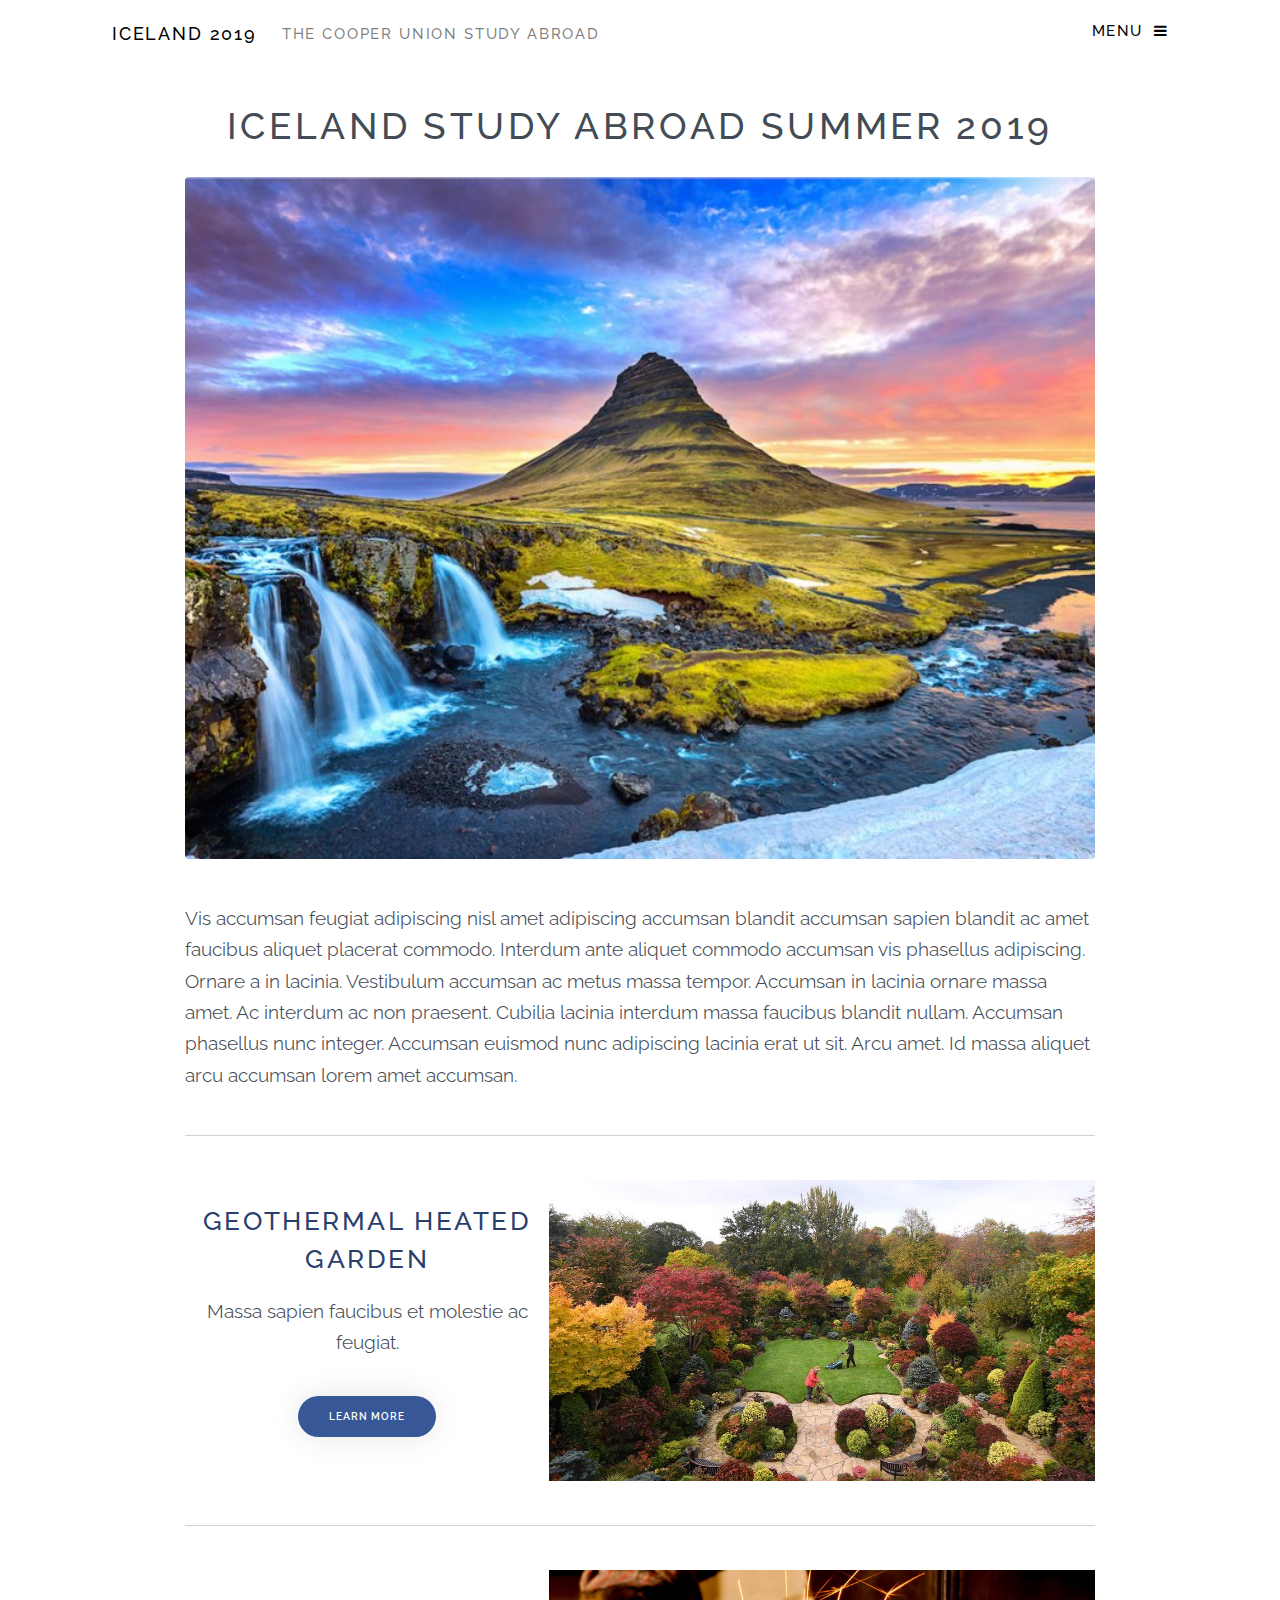
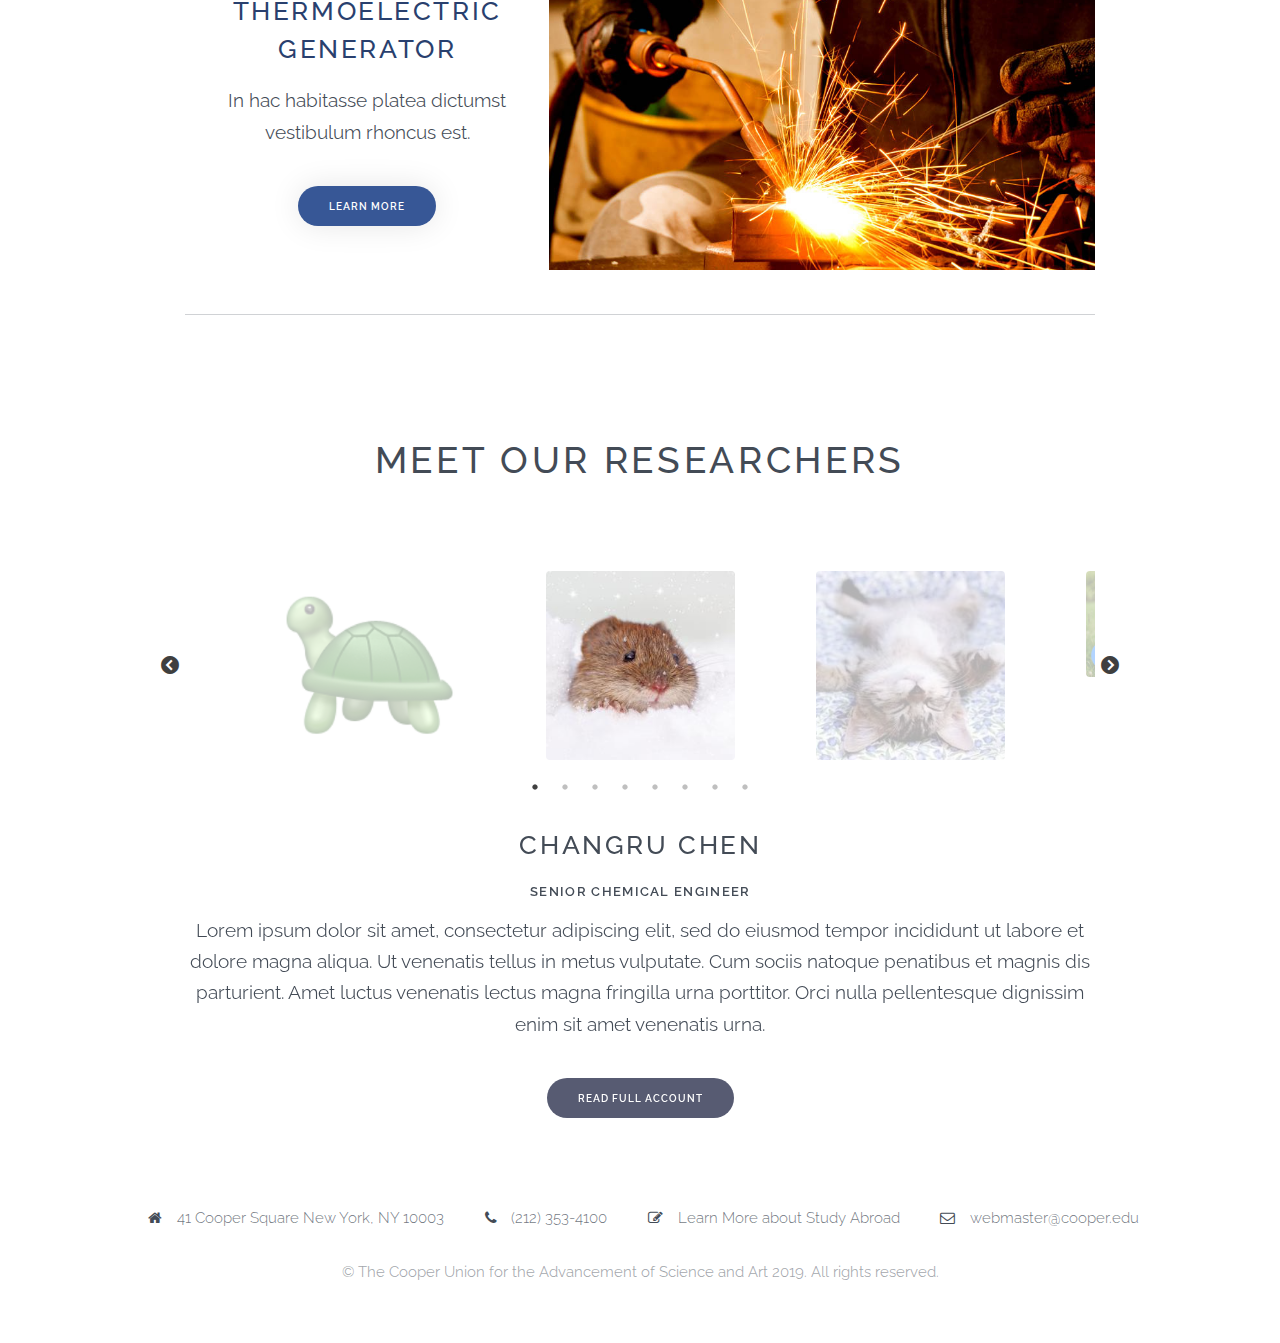
==== index.html @ 9ebd3e3d "set up skeleton cultural accounts" ====
<!DOCTYPE HTML>
<!--
	Altitude by Pixelarity
	pixelarity.com | hello@pixelarity.com
	License: pixelarity.com/license

	Properly credit all of authors on their own work
-->

<html>
	<head>
		<title>Iceland Study Abroad Summer 2019</title>
		<meta charset="utf-8" />
		<meta name="viewport" content="width=device-width, initial-scale=1, user-scalable=no" />
		<link rel="stylesheet" href="assets/css/main.css" />
		<link rel="stylesheet" type="text/css" href="assets/slick/slick.css"/>
		<link rel="stylesheet" type="text/css" href="assets/slick/slick-theme.css"/>
		<link rel="shortcut icon" href="../images/favicon.ico" type="image/x-icon">
	</head>
	<body class="is-preload">

		<!-- Page Wrapper -->
			<div id="page-wrapper">

				<!-- Wrapper -->
					<div class="wrapper">
						<div class="inner">

							<!-- Header -->
								<header id="header">
									<a href="index.html" class="logo">Iceland 2019 <span>The Cooper Union Study Abroad</span></a>
									<nav>
										<ul>
											<li><a href="#menu">Menu</a></li>
										</ul>
									</nav>
								</header>

							<!-- Nav -->
								<nav id="menu">
									<ul class="links">
										<li><a href="index.html">Home</a></li>
										<li><a href="generic.html">Generic</a></li>
										<li><a href="elements.html">Elements</a></li>
									</ul>
									<ul class="actions stacked">
										<li><a href="#footer" class="button primary fit">Sign Up</a></li>
										<li><a href="#" class="button fit">Log In</a></li>
									</ul>
								</nav>

						</div>
					</div>

				<!-- Wrapper -->
					<div class="wrapper">
						<div class="inner">

							<!-- Main -->
								<section class="main">

									<header class="major">
										<h1>Iceland Study Abroad Summer 2019</h1>
									</header>

									<a href="#" class="image main"><img src="images/iceland_example.jpg" alt="" /></a>
									<p>Vis accumsan feugiat adipiscing nisl amet adipiscing accumsan blandit accumsan sapien blandit ac amet faucibus aliquet placerat commodo. Interdum ante aliquet commodo accumsan vis phasellus adipiscing. Ornare a in lacinia. Vestibulum accumsan ac metus massa tempor. Accumsan in lacinia ornare massa amet. Ac interdum ac non praesent. Cubilia lacinia interdum massa faucibus blandit nullam. Accumsan phasellus nunc integer. Accumsan euismod nunc adipiscing lacinia erat ut sit. Arcu amet. Id massa aliquet arcu accumsan lorem amet accumsan.</p>

									<hr />

									<section class="banner">
									<div class="items">
										<section class="accent2">
											<h1><font color="#29406e">Geothermal Heated Garden</font></h1>
											<p>Massa sapien faucibus et molestie ac feugiat.</p>
											<ul class="actions special">
												<li><a href="garden.html" class="button primary">Learn More</a></li>
											</ul>
										</section>
									</div>
									<div class="slider">
										<article>
											<img src="images/garden01.jpg" alt="" data-position="center" />
										</article>
										<article>
											<img src="images/garden02.jpg" alt="" data-position="center" />
										</article>
										<article>
											<img src="images/garden03.jpg" alt="" data-position="center" />
										</article>
									</div>
								</section>

								<hr />

								<section class="banner">
									<div class="items">
										<section class="accent2">
											<h1><font color="#29406e">Thermoelectric Generator</font></h1>
											<p>In hac habitasse platea dictumst vestibulum rhoncus est.</p>
											<ul class="actions special">
												<li><a href="garden.html" class="button primary">Learn More</a></li>
											</ul>
										</section>
									</div>
									<div class="slider">
										<article>
											<img src="images/thermo01.jpg" alt="" data-position="center" />
										</article>
										<article>
											<img src="images/thermo02.jpg" alt="" data-position="center" />
										</article>
										<article>
											<img src="images/thermo03.jpg" alt="" data-position="center" />
										</article>
									</div>
								</section>

									<hr />
								</section>

								<!-- Section -->
								<!-- Images must all be 4x6 landscape -->


								<section class="main">
									<h1><center>Meet Our Researchers</center></h1>
									<br>
									<br>
									<div class="slider-nav">
										<div><center><span class="image fit"><img class="resize"src="images/changru.jpg" alt="" /></span></center></div>
										<div><center><span class="image fit"><img class="resize"src="images/jessica.jpg" alt="" /></span></center></div>
										<div><center><span class="image fit"><img class="resize"src="images/rebecca.jpg" alt="" /></span></center></div>
										<div><center><span class="image fit"><img class="resize"src="images/julius.jpeg" alt="" /></span></center></div>
										<div><center><span class="image fit"><img class="resize"src="images/mark.png" alt="" /></span></center></div>
										<div><center><span class="image fit"><img class="resize"src="images/chris.png" alt="" /></span></center></div>
										<div><center><span class="image fit"><img class="resize"src="images/andrew.png" alt="" /></span></center></div>
										<div><center><span class="image fit"><img class="resize"src="images/jesse.png" alt="" /></span></center></div>
									</div>
									<div class="slider-for">
										<div>
											<center>
												<br />
												<h2>Changru Chen</h2>
												<h4>Senior Chemical Engineer</h4>
												<p>Lorem ipsum dolor sit amet, consectetur adipiscing elit, sed do eiusmod tempor incididunt ut labore et dolore magna aliqua. Ut venenatis tellus in metus vulputate. Cum sociis natoque penatibus et magnis dis parturient. Amet luctus venenatis lectus magna fringilla urna porttitor. Orci nulla pellentesque dignissim enim sit amet venenatis urna.
												</p>
												<!-- Link Changru Account -->
												<a href="" target="_blank" class="button primary">Read full account</a>
											</center>
										</div>
										<div>
											<center>
												<br />
												<h2>Jessica Chu</h2>
												<h4>Sophomore Chemical Engineer</h4>
												<p>Amet nisl purus in mollis. Pretium viverra suspendisse potenti nullam ac tortor vitae. Elit duis tristique sollicitudin nibh sit amet. Nibh sed pulvinar proin gravida hendrerit lectus. Est velit egestas dui id ornare.
												</p>
												<!-- Link Jessica Account -->
												<a href="" target="_blank" class="button primary">Read full account</a>
											</center>
										</div>
										<div>
											<center>
												<br />
												<h2>Rebecca Gartenberg</h2>
												<h4>Junior Electrical Engineer</h4>
												<p>Tempor orci eu lobortis elementum nibh tellus molestie nunc. Risus nec feugiat in fermentum. Non quam lacus suspendisse faucibus interdum posuere lorem ipsum dolor. Hendrerit dolor magna eget est lorem ipsum dolor sit amet. Scelerisque mauris pellentesque pulvinar pellentesque habitant morbi tristique senectus et.
												</p>
												<!-- Link Rebecca Account : Hates Cats -->
												<a href="" target="_blank" class="button primary">Read full account</a>
											</center>
										</div>
										<div>
											<center>
												<br />
												<h2>Julius Freyra</h2>
												<h4>Junior Civil Engineer</h4>
												<p>Ipsum faucibus vitae aliquet nec ullamcorper sit amet. Gravida dictum fusce ut placerat orci nulla pellentesque dignissim enim. Orci sagittis eu volutpat odio facilisis mauris sit amet. Fermentum odio eu feugiat pretium nibh ipsum. Quis viverra nibh cras pulvinar.
												</p>
												<!-- Link Julius Account -->
												<a href="" target="_blank" class="button primary">Read full account</a>
											</center>
										</div>
										<div>
											<center>
												<br />
												<h2>Mark Koszykowski</h2>
												<h4>Sophomore Electrical Engineer</h4>
												<p>Gravida rutrum quisque non tellus. Quam adipiscing vitae proin sagittis nisl rhoncus mattis rhoncus. Magna fringilla urna porttitor rhoncus dolor purus non enim praesent. Suscipit tellus mauris a diam maecenas sed enim ut sem. Id aliquet lectus proin nibh nisl condimentum id venenatis a.
												</p>
												<!-- Link Mark Account -->
												<a href="" target="_blank" class="button primary">Read full account</a>
											</center>
										</div>
										<div>
											<center>
												<br />
												<h2>Chris Mignano</h2>
												<h4>Junior Mechanical Engineer</h4>
												<p>Quam pellentesque nec nam aliquam sem et. Nulla facilisi cras fermentum odio eu feugiat pretium nibh. Fermentum leo vel orci porta non pulvinar. Fringilla urna porttitor rhoncus dolor purus non enim praesent. Odio eu feugiat pretium nibh.
												</p>
												<!-- Link Chris Account -->
												<a href="" target="_blank" class="button primary">Read full account</a>
											</center>
										</div>
										<div>
											<center>
												<br />
												<h2>Andrew Njeim</h2>
												<h4>Junior Civil Engineer</h4>
												<p>Adipiscing diam donec adipiscing tristique risus nec. Donec ac odio tempor orci. Aliquet porttitor lacus luctus accumsan tortor. Ultrices eros in cursus turpis. Neque viverra justo nec ultrices dui sapien.
												</p>
												<!-- Link Andrew Account -->
												<a href="" target="_blank" class="button primary">Read full account</a>
											</center>
										</div>
										<div>
											<center>
												<br />
												<h2>Jesse Shih</h2>
												<h4>Junior Civil Engineer</h4>
												<p>Lacus vel facilisis volutpat est velit egestas dui id. Tincidunt arcu non sodales neque sodales ut etiam sit. Porta non pulvinar neque laoreet suspendisse interdum consectetur. Amet consectetur adipiscing elit duis tristique sollicitudin. Tincidunt arcu non sodales neque.
												</p>
												<!-- Link Jesse Account -->
												<a href="" target="_blank" class="button primary">Read full account</a>
											</center>
										</div>

									</div>
								</section>


						</div>
					</div>

				<!-- Wrapper -->
					<div class="wrapper">
						<div class="inner">

							<!-- Footer -->
								<footer id="footer">
									<ul class="contact-icons">
										<li class="icon fa-home">41 Cooper Square New York, NY 10003</li>
										<li class="icon fa-phone"><a href="tel:2123534100">(212) 353-4100</a></li>
										<li class="icon fa-pencil-square-o"><a href="http://cooper.edu/engineering/global-studies/summer-abroad">Learn More about Study Abroad</a></li>
										<li class="icon fa-envelope-o"><a href="mailto:webmaster@cooper.edu">webmaster@cooper.edu</a></li>
									</ul>
									<p class="copyright">&copy; The Cooper Union for the Advancement of Science and Art 2019. All rights reserved.</p>
								</footer>

						</div>
					</div>

			</div>

		<!-- Scripts -->
			<script src="assets/js/jquery.min.js"></script>
			<script src="assets/js/browser.min.js"></script>
			<script src="assets/js/breakpoints.min.js"></script>
			<script src="assets/js/util.js"></script>
			<script src="assets/js/main.js"></script>
			<script type="text/javascript" src="assets/slick/slick.min.js"></script>
			<script type="text/javascript">
    		$(document).ready(function(){
					$('.slider-for').slick({
  					slidesToShow: 1,
					  slidesToScroll: 1,
  					arrows: false,
  					fade: true,
  					asNavFor: '.slider-nav'
					});
					$('.slider-nav').slick({
  					slidesToShow: 3,
  					slidesToScroll: 1,
  					asNavFor: '.slider-for',
  					dots: true,
  					centerMode: true,
  					focusOnSelect: true
					});
    		});
  		</script>

	</body>
</html>
---- assets/css/main.css ----
@import url(font-awesome.min.css);
@import url("https://fonts.googleapis.com/css?family=Raleway:300,500,600");

/*
	Altitude by Pixelarity
	pixelarity.com | hello@pixelarity.com
	License: pixelarity.com/license
*/

/* CAROUSAL IMAGE RESIZE CLASS */
img.resize {
  max-width:70%;
}

#navButton{
  position: relative;
  top: 2em;
  bottom: 2em;
  color: #4A74C9 !important;
}

.carouselText {
	width: 50%;
	margin: 1em auto;
}

.halloffame p {
  color: #434b56;
  font-size: 20px;
  font-weight: bold;
}

.mentorshipHeader h1,
.mentorshipHeader p {
  width: 70%;
}

.buttonWrapper{
  width: 50%;
  height: 4.5em;
  margin: 0 auto;
}

.emphasize {
  width: 100%;
  height: 100%;
}

html, body, div, span, applet, object,
iframe, h1, h2, h3, h4, h5, h6, p, blockquote,
pre, a, abbr, acronym, address, big, cite,
code, del, dfn, em, img, ins, kbd, q, s, samp,
small, strike, strong, sub, sup, tt, var, b,
u, i, center, dl, dt, dd, ol, ul, li, fieldset,
form, label, legend, table, caption, tbody,
tfoot, thead, tr, th, td, article, aside,
canvas, details, embed, figure, figcaption,
footer, header, hgroup, menu, nav, output, ruby,
section, summary, time, mark, audio, video {
	margin: 0;
	padding: 0;
	border: 0;
	font-size: 100%;
	font: inherit;
	vertical-align: baseline;}

article, aside, details, figcaption, figure,
footer, header, hgroup, menu, nav, section {
	display: block;}

body {
	line-height: 1;
}

ol, ul {
	list-style: none;
}

blockquote, q {
	quotes: none;
}

	blockquote:before, blockquote:after, q:before, q:after {
		content: '';
		content: none;
	}

table {
	border-collapse: collapse;
	border-spacing: 0;
}

body {
	-webkit-text-size-adjust: none;
}

mark {
	background-color: transparent;
	color: inherit;
}

input::-moz-focus-inner {
	border: 0;
	padding: 0;
}

input, select, textarea {
	-moz-appearance: none;
	-webkit-appearance: none;
	-ms-appearance: none;
	appearance: none;
}

/* Basic */

	@-ms-viewport {
		width: device-width;
	}

	body {
		-ms-overflow-style: scrollbar;
	}

	@media screen and (max-width: 480px) {

		html, body {
			min-width: 320px;
		}

	}

	html {
		box-sizing: border-box;
	}

	*, *:before, *:after {
		box-sizing: inherit;
	}

	body {
    /* Background of body allows for faded filter effect of open menu */
		background: #000000;
	}

		body.is-preload *, body.is-preload *:before, body.is-preload *:after {
			-moz-animation: none !important;
			-webkit-animation: none !important;
			-ms-animation: none !important;
			animation: none !important;
			-moz-transition: none !important;
			-webkit-transition: none !important;
			-ms-transition: none !important;
			transition: none !important;
		}

/* Type */

	body {
		color: rgba(67, 75, 86, 0.75);
	}

	body, input, select, textarea {
		font-family: "Raleway", sans-serif;
		font-size: 14pt;
		font-weight: 300;
		line-height: 1.65;
	}

		@media screen and (max-width: 1680px) {

			body, input, select, textarea {
				font-size: 11pt;
			}

		}

		@media screen and (max-width: 360px) {

			body, input, select, textarea {
				font-size: 10pt;
			}

		}

	a {
		-moz-transition: color 0.2s ease-in-out, background-color 0.2s ease-in-out, border-bottom-color 0.2s ease-in-out;
		-webkit-transition: color 0.2s ease-in-out, background-color 0.2s ease-in-out, border-bottom-color 0.2s ease-in-out;
		-ms-transition: color 0.2s ease-in-out, background-color 0.2s ease-in-out, border-bottom-color 0.2s ease-in-out;
		transition: color 0.2s ease-in-out, background-color 0.2s ease-in-out, border-bottom-color 0.2s ease-in-out;
		border-bottom: dotted 1px;
		text-decoration: none;
	}

		a:hover {
			border-bottom-color: transparent;
		}

	strong, b {
		font-weight: 500;
	}

	em, i {
		font-style: italic;
	}

	p {
		margin: 0 0 2em 0;
		color: rgba(67, 75, 86);
    font-size: 19px;
    font-weight: 350;
	}

	h1, h2, h3, h4, h5, h6 {
		line-height: 1.5;
		letter-spacing: 0.1em;
		text-transform: uppercase;
	}

		h1 a, h2 a, h3 a, h4 a, h5 a, h6 a {
			color: inherit;
			text-decoration: none;
		}

	h1 {
		font-size: 2.5em;
		font-weight: 500;
		margin: 0 0 0.65em 0;
	}

	h2 {
		font-size: 1.75em;
		font-weight: 500;
		margin: 0 0 0.65em 0;
	}

	h3 {
		font-size: 1em;
		font-weight: 600;
		margin: 0 0 1em 0;
	}

	h4 {
		font-size: 0.9em;
		font-weight: 600;
		margin: 0 0 1em 0;
	}

	h5 {
		font-size: 0.8em;
		font-weight: 600;
		margin: 0 0 1em 0;
	}

	h6 {
		font-size: 0.7em;
		font-weight: 600;
		margin: 0 0 1em 0;
	}

	@media screen and (max-width: 736px) {

		h1 {
			font-size: 1.75em;
		}

		h2 {
			font-size: 1.25em;
		}

	}

	sub {
		font-size: 0.8em;
		position: relative;
		top: 0.5em;
	}

	sup {
		font-size: 0.8em;
		position: relative;
		top: -0.5em;
	}

	blockquote {
		border-left: solid 4px;
		font-style: italic;
		margin: 0 0 2em 0;
		padding: 0.5em 0 0.5em 2em;
	}

	code {
		border-radius: 4px;
		border: solid 1px;
		font-family: "Courier New", monospace;
		font-size: 0.9em;
		margin: 0 0.25em;
		padding: 0.25em 0.65em;
	}

	pre {
		-webkit-overflow-scrolling: touch;
		font-family: "Courier New", monospace;
		font-size: 0.9em;
		margin: 0 0 2em 0;
	}

		pre code {
			display: block;
			line-height: 1.75;
			padding: 1em 1.5em;
			overflow-x: auto;
		}

	hr {
		border: 0;
		border-bottom: solid 1px;
		margin: 3em 0;
	}

		hr.major {
			margin: 5em 0;
		}

	.align-left {
		text-align: left;
	}

	.align-center {
		text-align: center;
	}

	.align-right {
		text-align: right;
	}

	input, select, textarea {
		color: #434b56;
	}

	a {
		color: #434b56;
	}

	strong, b {
		color: #434b56;
	}

	h1, h2, h3, h4, h5, h6 {
		color: #434b56;
	}

	blockquote {
		border-left-color: rgba(67, 75, 86, 0.25);
	}

	code {
		background: rgba(67, 75, 86, 0.05);
		border-color: rgba(67, 75, 86, 0.25);
	}

	hr {
		border-bottom-color: rgba(67, 75, 86, 0.25);
	}

/* Row */

	.row {
		display: flex;
		flex-wrap: wrap;
		box-sizing: border-box;
		align-items: stretch;
	}

		.row > * {
			box-sizing: border-box;
		}

		.row.gtr-uniform > * > :last-child {
			margin-bottom: 0;
		}

		.row.aln-left {
			justify-content: flex-start;
		}

		.row.aln-center {
			justify-content: center;
		}

		.row.aln-right {
			justify-content: flex-end;
		}

		.row.aln-top {
			align-items: flex-start;
		}

		.row.aln-middle {
			align-items: center;
		}

		.row.aln-bottom {
			align-items: flex-end;
		}

		.row > .imp {
			order: -1;
		}

		.row > .col-1 {
			width: 8.3333333333%;
		}

		.row > .off-1 {
			margin-left: 8.3333333333%;
		}

		.row > .col-2 {
			width: 16.6666666667%;
		}

		.row > .off-2 {
			margin-left: 16.6666666667%;
		}

		.row > .col-3 {
			width: 25%;
		}

		.row > .off-3 {
			margin-left: 25%;
		}

		.row > .col-4 {
			width: 33.3333333333%;
		}

		.row > .off-4 {
			margin-left: 33.3333333333%;
		}

		.row > .col-5 {
			width: 41.6666666667%;
		}

		.row > .off-5 {
			margin-left: 41.6666666667%;
		}

		.row > .col-6 {
			width: 50%;
		}

		.row > .off-6 {
			margin-left: 50%;
		}

		.row > .col-7 {
			width: 58.3333333333%;
		}

		.row > .off-7 {
			margin-left: 58.3333333333%;
		}

		.row > .col-8 {
			width: 66.6666666667%;
		}

		.row > .off-8 {
			margin-left: 66.6666666667%;
		}

		.row > .col-9 {
			width: 75%;
		}

		.row > .off-9 {
			margin-left: 75%;
		}

		.row > .col-10 {
			width: 83.3333333333%;
		}

		.row > .off-10 {
			margin-left: 83.3333333333%;
		}

		.row > .col-11 {
			width: 91.6666666667%;
		}

		.row > .off-11 {
			margin-left: 91.6666666667%;
		}

		.row > .col-12 {
			width: 100%;
		}

		.row > .off-12 {
			margin-left: 100%;
		}

		.row.gtr-0 {
			margin-top: 0;
			margin-left: 0em;
		}

			.row.gtr-0 > * {
				padding: 0 0 0 0em;
			}

			.row.gtr-0.gtr-uniform {
				margin-top: 0em;
			}

				.row.gtr-0.gtr-uniform > * {
					padding-top: 0em;
				}

		.row.gtr-25 {
			margin-top: 0;
			margin-left: -0.5em;
		}

			.row.gtr-25 > * {
				padding: 0 0 0 0.5em;
			}

			.row.gtr-25.gtr-uniform {
				margin-top: -0.5em;
			}

				.row.gtr-25.gtr-uniform > * {
					padding-top: 0.5em;
				}

		.row.gtr-50 {
			margin-top: 0;
			margin-left: -1em;
		}

			.row.gtr-50 > * {
				padding: 0 0 0 1em;
			}

			.row.gtr-50.gtr-uniform {
				margin-top: -1em;
			}

				.row.gtr-50.gtr-uniform > * {
					padding-top: 1em;
				}

		.row {
			margin-top: 0;
			margin-left: -2em;
		}

			.row > * {
				padding: 0 0 0 2em;
			}

			.row.gtr-uniform {
				margin-top: 0em;
				justify-content: center;
			}

				.row.gtr-uniform > * {
					padding-top: 2em;
				}

		.row.gtr-150 {
			margin-top: 0;
			margin-left: -3em;
		}

			.row.gtr-150 > * {
				padding: 0 0 0 3em;
			}

			.row.gtr-150.gtr-uniform {
				margin-top: -3em;
			}

				.row.gtr-150.gtr-uniform > * {
					padding-top: 3em;
				}

		.row.gtr-200 {
			margin-top: 0;
			margin-left: -4em;
		}

			.row.gtr-200 > * {
				padding: 0 0 0 4em;
			}

			.row.gtr-200.gtr-uniform {
				margin-top: -4em;
			}

				.row.gtr-200.gtr-uniform > * {
					padding-top: 4em;
				}

		@media screen and (max-width: 1680px) {

			.row {
				display: flex;
				flex-wrap: wrap;
				box-sizing: border-box;
				align-items: stretch;
			}

				.row > * {
					box-sizing: border-box;
				}

				.row.gtr-uniform > * > :last-child {
					margin-bottom: 0;
				}

				.row.aln-left {
					justify-content: flex-start;
				}

				.row.aln-center {
					justify-content: center;
				}

				.row.aln-right {
					justify-content: flex-end;
				}

				.row.aln-top {
					align-items: flex-start;
				}

				.row.aln-middle {
					align-items: center;
				}

				.row.aln-bottom {
					align-items: flex-end;
				}

				.row > .imp-xlarge {
					order: -1;
				}

				.row > .col-1-xlarge {
					width: 8.3333333333%;
				}

				.row > .off-1-xlarge {
					margin-left: 8.3333333333%;
				}

				.row > .col-2-xlarge {
					width: 16.6666666667%;
				}

				.row > .off-2-xlarge {
					margin-left: 16.6666666667%;
				}

				.row > .col-3-xlarge {
					width: 25%;
				}

				.row > .off-3-xlarge {
					margin-left: 25%;
				}

				.row > .col-4-xlarge {
					width: 33.3333333333%;
				}

				.row > .off-4-xlarge {
					margin-left: 33.3333333333%;
				}

				.row > .col-5-xlarge {
					width: 41.6666666667%;
				}

				.row > .off-5-xlarge {
					margin-left: 41.6666666667%;
				}

				.row > .col-6-xlarge {
					width: 50%;
				}

				.row > .off-6-xlarge {
					margin-left: 50%;
				}

				.row > .col-7-xlarge {
					width: 58.3333333333%;
				}

				.row > .off-7-xlarge {
					margin-left: 58.3333333333%;
				}

				.row > .col-8-xlarge {
					width: 66.6666666667%;
				}

				.row > .off-8-xlarge {
					margin-left: 66.6666666667%;
				}

				.row > .col-9-xlarge {
					width: 75%;
				}

				.row > .off-9-xlarge {
					margin-left: 75%;
				}

				.row > .col-10-xlarge {
					width: 83.3333333333%;
				}

				.row > .off-10-xlarge {
					margin-left: 83.3333333333%;
				}

				.row > .col-11-xlarge {
					width: 91.6666666667%;
				}

				.row > .off-11-xlarge {
					margin-left: 91.6666666667%;
				}

				.row > .col-12-xlarge {
					width: 100%;
				}

				.row > .off-12-xlarge {
					margin-left: 100%;
				}

				.row.gtr-0 {
					margin-top: 0;
					margin-left: 0em;
				}

					.row.gtr-0 > * {
						padding: 0 0 0 0em;
					}

					.row.gtr-0.gtr-uniform {
						margin-top: 0em;
					}

						.row.gtr-0.gtr-uniform > * {
							padding-top: 0em;
						}

				.row.gtr-25 {
					margin-top: 0;
					margin-left: -0.5em;
				}

					.row.gtr-25 > * {
						padding: 0 0 0 0.5em;
					}

					.row.gtr-25.gtr-uniform {
						margin-top: -0.5em;
					}

						.row.gtr-25.gtr-uniform > * {
							padding-top: 0.5em;
						}

				.row.gtr-50 {
					margin-top: 0;
					margin-left: -1em;
				}

					.row.gtr-50 > * {
						padding: 0 0 0 1em;
					}

					.row.gtr-50.gtr-uniform {
						margin-top: -1em;
					}

						.row.gtr-50.gtr-uniform > * {
							padding-top: 1em;
						}

				.row {
					margin-top: 0;
					margin-left: -2em;
				}

					.row > * {
						padding: 0 0 0 2em;
					}

					.row.gtr-uniform {
						margin-top: -2em;
					}

						.row.gtr-uniform > * {
							padding-top: 2em;
						}

				.row.gtr-150 {
					margin-top: 0;
					margin-left: -3em;
				}

					.row.gtr-150 > * {
						padding: 0 0 0 3em;
					}

					.row.gtr-150.gtr-uniform {
						margin-top: -3em;
					}

						.row.gtr-150.gtr-uniform > * {
							padding-top: 3em;
						}

				.row.gtr-200 {
					margin-top: 0;
					margin-left: -4em;
				}

					.row.gtr-200 > * {
						padding: 0 0 0 4em;
					}

					.row.gtr-200.gtr-uniform {
						margin-top: -4em;
					}

						.row.gtr-200.gtr-uniform > * {
							padding-top: 4em;
						}

		}

		@media screen and (max-width: 1280px) {

			.row {
				display: flex;
				flex-wrap: wrap;
				box-sizing: border-box;
				align-items: stretch;
			}

				.row > * {
					box-sizing: border-box;
				}

				.row.gtr-uniform > * > :last-child {
					margin-bottom: 0;
				}

				.row.aln-left {
					justify-content: flex-start;
				}

				.row.aln-center {
					justify-content: center;
				}

				.row.aln-right {
					justify-content: flex-end;
				}

				.row.aln-top {
					align-items: flex-start;
				}

				.row.aln-middle {
					align-items: center;
				}

				.row.aln-bottom {
					align-items: flex-end;
				}

				.row > .imp-large {
					order: -1;
				}

				.row > .col-1-large {
					width: 8.3333333333%;
				}

				.row > .off-1-large {
					margin-left: 8.3333333333%;
				}

				.row > .col-2-large {
					width: 16.6666666667%;
				}

				.row > .off-2-large {
					margin-left: 16.6666666667%;
				}

				.row > .col-3-large {
					width: 25%;
				}

				.row > .off-3-large {
					margin-left: 25%;
				}

				.row > .col-4-large {
					width: 33.3333333333%;
				}

				.row > .off-4-large {
					margin-left: 33.3333333333%;
				}

				.row > .col-5-large {
					width: 41.6666666667%;
				}

				.row > .off-5-large {
					margin-left: 41.6666666667%;
				}

				.row > .col-6-large {
					width: 50%;
				}

				.row > .off-6-large {
					margin-left: 50%;
				}

				.row > .col-7-large {
					width: 58.3333333333%;
				}

				.row > .off-7-large {
					margin-left: 58.3333333333%;
				}

				.row > .col-8-large {
					width: 66.6666666667%;
				}

				.row > .off-8-large {
					margin-left: 66.6666666667%;
				}

				.row > .col-9-large {
					width: 75%;
				}

				.row > .off-9-large {
					margin-left: 75%;
				}

				.row > .col-10-large {
					width: 83.3333333333%;
				}

				.row > .off-10-large {
					margin-left: 83.3333333333%;
				}

				.row > .col-11-large {
					width: 91.6666666667%;
				}

				.row > .off-11-large {
					margin-left: 91.6666666667%;
				}

				.row > .col-12-large {
					width: 100%;
				}

				.row > .off-12-large {
					margin-left: 100%;
				}

				.row.gtr-0 {
					margin-top: 0;
					margin-left: 0em;
				}

					.row.gtr-0 > * {
						padding: 0 0 0 0em;
					}

					.row.gtr-0.gtr-uniform {
						margin-top: 0em;
					}

						.row.gtr-0.gtr-uniform > * {
							padding-top: 0em;
						}

				.row.gtr-25 {
					margin-top: 0;
					margin-left: -0.375em;
				}

					.row.gtr-25 > * {
						padding: 0 0 0 0.375em;
					}

					.row.gtr-25.gtr-uniform {
						margin-top: -0.375em;
					}

						.row.gtr-25.gtr-uniform > * {
							padding-top: 0.375em;
						}

				.row.gtr-50 {
					margin-top: 0;
					margin-left: -0.75em;
				}

					.row.gtr-50 > * {
						padding: 0 0 0 0.75em;
					}

					.row.gtr-50.gtr-uniform {
						margin-top: -0.75em;
					}

						.row.gtr-50.gtr-uniform > * {
							padding-top: 0.75em;
						}

				.row {
					margin-top: 0;
					margin-left: -1.5em;
				}

					.row > * {
						padding: 0 0 0 1.5em;
					}

					.row.gtr-uniform {
						margin-top: -1.5em;
					}

						.row.gtr-uniform > * {
							padding-top: 1.5em;
						}

				.row.gtr-150 {
					margin-top: 0;
					margin-left: -2.25em;
				}

					.row.gtr-150 > * {
						padding: 0 0 0 2.25em;
					}

					.row.gtr-150.gtr-uniform {
						margin-top: -2.25em;
					}

						.row.gtr-150.gtr-uniform > * {
							padding-top: 2.25em;
						}

				.row.gtr-200 {
					margin-top: 0;
					margin-left: -3em;
				}

					.row.gtr-200 > * {
						padding: 0 0 0 3em;
					}

					.row.gtr-200.gtr-uniform {
						margin-top: -3em;
					}

						.row.gtr-200.gtr-uniform > * {
							padding-top: 3em;
						}

		}

		@media screen and (max-width: 980px) {

			.row {
				display: flex;
				flex-wrap: wrap;
				box-sizing: border-box;
				align-items: stretch;
			}

				.row > * {
					box-sizing: border-box;
				}

				.row.gtr-uniform > * > :last-child {
					margin-bottom: 0;
				}

				.row.aln-left {
					justify-content: flex-start;
				}

				.row.aln-center {
					justify-content: center;
				}

				.row.aln-right {
					justify-content: flex-end;
				}

				.row.aln-top {
					align-items: flex-start;
				}

				.row.aln-middle {
					align-items: center;
				}

				.row.aln-bottom {
					align-items: flex-end;
				}

				.row > .imp-medium {
					order: -1;
				}

				.row > .col-1-medium {
					width: 8.3333333333%;
				}

				.row > .off-1-medium {
					margin-left: 8.3333333333%;
				}

				.row > .col-2-medium {
					width: 16.6666666667%;
				}

				.row > .off-2-medium {
					margin-left: 16.6666666667%;
				}

				.row > .col-3-medium {
					width: 25%;
				}

				.row > .off-3-medium {
					margin-left: 25%;
				}

				.row > .col-4-medium {
					width: 33.3333333333%;
				}

				.row > .off-4-medium {
					margin-left: 33.3333333333%;
				}

				.row > .col-5-medium {
					width: 41.6666666667%;
				}

				.row > .off-5-medium {
					margin-left: 41.6666666667%;
				}

				.row > .col-6-medium {
					width: 50%;
				}

				.row > .off-6-medium {
					margin-left: 50%;
				}

				.row > .col-7-medium {
					width: 58.3333333333%;
				}

				.row > .off-7-medium {
					margin-left: 58.3333333333%;
				}

				.row > .col-8-medium {
					width: 66.6666666667%;
				}

				.row > .off-8-medium {
					margin-left: 66.6666666667%;
				}

				.row > .col-9-medium {
					width: 75%;
				}

				.row > .off-9-medium {
					margin-left: 75%;
				}

				.row > .col-10-medium {
					width: 83.3333333333%;
				}

				.row > .off-10-medium {
					margin-left: 83.3333333333%;
				}

				.row > .col-11-medium {
					width: 91.6666666667%;
				}

				.row > .off-11-medium {
					margin-left: 91.6666666667%;
				}

				.row > .col-12-medium {
					width: 100%;
				}

				.row > .off-12-medium {
					margin-left: 100%;
				}

				.row.gtr-0 {
					margin-top: 0;
					margin-left: 0em;
				}

					.row.gtr-0 > * {
						padding: 0 0 0 0em;
					}

					.row.gtr-0.gtr-uniform {
						margin-top: 0em;
					}

						.row.gtr-0.gtr-uniform > * {
							padding-top: 0em;
						}

				.row.gtr-25 {
					margin-top: 0;
					margin-left: -0.375em;
				}

					.row.gtr-25 > * {
						padding: 0 0 0 0.375em;
					}

					.row.gtr-25.gtr-uniform {
						margin-top: -0.375em;
					}

						.row.gtr-25.gtr-uniform > * {
							padding-top: 0.375em;
						}

				.row.gtr-50 {
					margin-top: 0;
					margin-left: -0.75em;
				}

					.row.gtr-50 > * {
						padding: 0 0 0 0.75em;
					}

					.row.gtr-50.gtr-uniform {
						margin-top: -0.75em;
					}

						.row.gtr-50.gtr-uniform > * {
							padding-top: 0.75em;
						}

				.row {
					margin-top: 0;
					margin-left: -1.5em;
				}

					.row > * {
						padding: 0 0 0 1.5em;
					}

					.row.gtr-uniform {
						margin-top: -1.5em;
					}

						.row.gtr-uniform > * {
							padding-top: 1.5em;
						}

				.row.gtr-150 {
					margin-top: 0;
					margin-left: -2.25em;
				}

					.row.gtr-150 > * {
						padding: 0 0 0 2.25em;
					}

					.row.gtr-150.gtr-uniform {
						margin-top: -2.25em;
					}

						.row.gtr-150.gtr-uniform > * {
							padding-top: 2.25em;
						}

				.row.gtr-200 {
					margin-top: 0;
					margin-left: -3em;
				}

					.row.gtr-200 > * {
						padding: 0 0 0 3em;
					}

					.row.gtr-200.gtr-uniform {
						margin-top: -3em;
					}

						.row.gtr-200.gtr-uniform > * {
							padding-top: 3em;
						}

		}

		@media screen and (max-width: 736px) {

			.row {
				display: flex;
				flex-wrap: wrap;
				box-sizing: border-box;
				align-items: stretch;
			}

				.row > * {
					box-sizing: border-box;
				}

				.row.gtr-uniform > * > :last-child {
					margin-bottom: 0;
				}

				.row.aln-left {
					justify-content: flex-start;
				}

				.row.aln-center {
					justify-content: center;
				}

				.row.aln-right {
					justify-content: flex-end;
				}

				.row.aln-top {
					align-items: flex-start;
				}

				.row.aln-middle {
					align-items: center;
				}

				.row.aln-bottom {
					align-items: flex-end;
				}

				.row > .imp-small {
					order: -1;
				}

				.row > .col-1-small {
					width: 8.3333333333%;
				}

				.row > .off-1-small {
					margin-left: 8.3333333333%;
				}

				.row > .col-2-small {
					width: 16.6666666667%;
				}

				.row > .off-2-small {
					margin-left: 16.6666666667%;
				}

				.row > .col-3-small {
					width: 25%;
				}

				.row > .off-3-small {
					margin-left: 25%;
				}

				.row > .col-4-small {
					width: 33.3333333333%;
				}

				.row > .off-4-small {
					margin-left: 33.3333333333%;
				}

				.row > .col-5-small {
					width: 41.6666666667%;
				}

				.row > .off-5-small {
					margin-left: 41.6666666667%;
				}

				.row > .col-6-small {
					width: 50%;
				}

				.row > .off-6-small {
					margin-left: 50%;
				}

				.row > .col-7-small {
					width: 58.3333333333%;
				}

				.row > .off-7-small {
					margin-left: 58.3333333333%;
				}

				.row > .col-8-small {
					width: 66.6666666667%;
				}

				.row > .off-8-small {
					margin-left: 66.6666666667%;
				}

				.row > .col-9-small {
					width: 75%;
				}

				.row > .off-9-small {
					margin-left: 75%;
				}

				.row > .col-10-small {
					width: 83.3333333333%;
				}

				.row > .off-10-small {
					margin-left: 83.3333333333%;
				}

				.row > .col-11-small {
					width: 91.6666666667%;
				}

				.row > .off-11-small {
					margin-left: 91.6666666667%;
				}

				.row > .col-12-small {
					width: 100%;
				}

				.row > .off-12-small {
					margin-left: 100%;
				}

				.row.gtr-0 {
					margin-top: 0;
					margin-left: 0em;
				}

					.row.gtr-0 > * {
						padding: 0 0 0 0em;
					}

					.row.gtr-0.gtr-uniform {
						margin-top: 0em;
					}

						.row.gtr-0.gtr-uniform > * {
							padding-top: 0em;
						}

				.row.gtr-25 {
					margin-top: 0;
					margin-left: -0.3125em;
				}

					.row.gtr-25 > * {
						padding: 0 0 0 0.3125em;
					}

					.row.gtr-25.gtr-uniform {
						margin-top: -0.3125em;
					}

						.row.gtr-25.gtr-uniform > * {
							padding-top: 0.3125em;
						}

				.row.gtr-50 {
					margin-top: 0;
					margin-left: -0.625em;
				}

					.row.gtr-50 > * {
						padding: 0 0 0 0.625em;
					}

					.row.gtr-50.gtr-uniform {
						margin-top: -0.625em;
					}

						.row.gtr-50.gtr-uniform > * {
							padding-top: 0.625em;
						}

				.row {
					margin-top: 0;
					margin-left: -1.25em;
				}

					.row > * {
						padding: 0 0 0 1.25em;
					}

					.row.gtr-uniform {
						margin-top: -1.25em;
					}

						.row.gtr-uniform > * {
							padding-top: 1.25em;
						}

				.row.gtr-150 {
					margin-top: 0;
					margin-left: -1.875em;
				}

					.row.gtr-150 > * {
						padding: 0 0 0 1.875em;
					}

					.row.gtr-150.gtr-uniform {
						margin-top: -1.875em;
					}

						.row.gtr-150.gtr-uniform > * {
							padding-top: 1.875em;
						}

				.row.gtr-200 {
					margin-top: 0;
					margin-left: -2.5em;
				}

					.row.gtr-200 > * {
						padding: 0 0 0 2.5em;
					}

					.row.gtr-200.gtr-uniform {
						margin-top: -2.5em;
					}

						.row.gtr-200.gtr-uniform > * {
							padding-top: 2.5em;
						}

		}

		@media screen and (max-width: 480px) {

			.row {
				display: flex;
				flex-wrap: wrap;
				box-sizing: border-box;
				align-items: stretch;
			}

				.row > * {
					box-sizing: border-box;
				}

				.row.gtr-uniform > * > :last-child {
					margin-bottom: 0;
				}

				.row.aln-left {
					justify-content: flex-start;
				}

				.row.aln-center {
					justify-content: center;
				}

				.row.aln-right {
					justify-content: flex-end;
				}

				.row.aln-top {
					align-items: flex-start;
				}

				.row.aln-middle {
					align-items: center;
				}

				.row.aln-bottom {
					align-items: flex-end;
				}

				.row > .imp-xsmall {
					order: -1;
				}

				.row > .col-1-xsmall {
					width: 8.3333333333%;
				}

				.row > .off-1-xsmall {
					margin-left: 8.3333333333%;
				}

				.row > .col-2-xsmall {
					width: 16.6666666667%;
				}

				.row > .off-2-xsmall {
					margin-left: 16.6666666667%;
				}

				.row > .col-3-xsmall {
					width: 25%;
				}

				.row > .off-3-xsmall {
					margin-left: 25%;
				}

				.row > .col-4-xsmall {
					width: 33.3333333333%;
				}

				.row > .off-4-xsmall {
					margin-left: 33.3333333333%;
				}

				.row > .col-5-xsmall {
					width: 41.6666666667%;
				}

				.row > .off-5-xsmall {
					margin-left: 41.6666666667%;
				}

				.row > .col-6-xsmall {
					width: 50%;
				}

				.row > .off-6-xsmall {
					margin-left: 50%;
				}

				.row > .col-7-xsmall {
					width: 58.3333333333%;
				}

				.row > .off-7-xsmall {
					margin-left: 58.3333333333%;
				}

				.row > .col-8-xsmall {
					width: 66.6666666667%;
				}

				.row > .off-8-xsmall {
					margin-left: 66.6666666667%;
				}

				.row > .col-9-xsmall {
					width: 75%;
				}

				.row > .off-9-xsmall {
					margin-left: 75%;
				}

				.row > .col-10-xsmall {
					width: 83.3333333333%;
				}

				.row > .off-10-xsmall {
					margin-left: 83.3333333333%;
				}

				.row > .col-11-xsmall {
					width: 91.6666666667%;
				}

				.row > .off-11-xsmall {
					margin-left: 91.6666666667%;
				}

				.row > .col-12-xsmall {
					width: 100%;
				}

				.row > .off-12-xsmall {
					margin-left: 100%;
				}

				.row.gtr-0 {
					margin-top: 0;
					margin-left: 0em;
				}

					.row.gtr-0 > * {
						padding: 0 0 0 0em;
					}

					.row.gtr-0.gtr-uniform {
						margin-top: 0em;
					}

						.row.gtr-0.gtr-uniform > * {
							padding-top: 0em;
						}

				.row.gtr-25 {
					margin-top: 0;
					margin-left: -0.3125em;
				}

					.row.gtr-25 > * {
						padding: 0 0 0 0.3125em;
					}

					.row.gtr-25.gtr-uniform {
						margin-top: -0.3125em;
					}

						.row.gtr-25.gtr-uniform > * {
							padding-top: 0.3125em;
						}

				.row.gtr-50 {
					margin-top: 0;
					margin-left: -0.625em;
				}

					.row.gtr-50 > * {
						padding: 0 0 0 0.625em;
					}

					.row.gtr-50.gtr-uniform {
						margin-top: -0.625em;
					}

						.row.gtr-50.gtr-uniform > * {
							padding-top: 0.625em;
						}

				.row {
					margin-top: 0;
					margin-left: -1.25em;
				}

					.row > * {
						padding: 0 0 0 1.25em;
					}

					.row.gtr-uniform {
						margin-top: -1.25em;
					}

						.row.gtr-uniform > * {
							padding-top: 1.25em;
						}

				.row.gtr-150 {
					margin-top: 0;
					margin-left: -1.875em;
				}

					.row.gtr-150 > * {
						padding: 0 0 0 1.875em;
					}

					.row.gtr-150.gtr-uniform {
						margin-top: -1.875em;
					}

						.row.gtr-150.gtr-uniform > * {
							padding-top: 1.875em;
						}

				.row.gtr-200 {
					margin-top: 0;
					margin-left: -2.5em;
				}

					.row.gtr-200 > * {
						padding: 0 0 0 2.5em;
					}

					.row.gtr-200.gtr-uniform {
						margin-top: -2.5em;
					}

						.row.gtr-200.gtr-uniform > * {
							padding-top: 2.5em;
						}

		}

/* Box */

	.box {
		border-radius: 4px;
		border: solid 1px;
		margin-bottom: 2em;
		padding: 1.5em;
	}

		.box > :last-child,
		.box > :last-child > :last-child,
		.box > :last-child > :last-child > :last-child {
			margin-bottom: 0;
		}

		.box.alt {
			border: 0;
			border-radius: 0;
			padding: 0;
		}

	.box {
		border-color: rgba(67, 75, 86, 0.25);
	}

/* Button */

	input[type="submit"],
	input[type="reset"],
	input[type="button"],
	button,
	.button {
		-moz-appearance: none;
		-webkit-appearance: none;
		-ms-appearance: none;
		appearance: none;
		-moz-transition: background-color 0.2s ease-in-out, color 0.2s ease-in-out;
		-webkit-transition: background-color 0.2s ease-in-out, color 0.2s ease-in-out;
		-ms-transition: background-color 0.2s ease-in-out, color 0.2s ease-in-out;
		transition: background-color 0.2s ease-in-out, color 0.2s ease-in-out;
		border-radius: 3.9285714286em;
		border: 0;
		cursor: pointer !important;
		display: inline-block;
		font-weight: 600;
		height: 3.9285714286em;
		line-height: 3.9285714286em;
		padding: 0 3em;
		text-align: center;
		text-decoration: none;
		white-space: nowrap;
		letter-spacing: 0.1em;
		text-transform: uppercase;
		font-size: 0.7em;
	}

		input[type="submit"].icon:before,
		input[type="reset"].icon:before,
		input[type="button"].icon:before,
		button.icon:before,
		.button.icon:before {
			margin-right: 0.5em;
		}

		input[type="submit"].fit,
		input[type="reset"].fit,
		input[type="button"].fit,
		button.fit,
		.button.fit {
			width: 100%;
		}

		input[type="submit"].small,
		input[type="reset"].small,
		input[type="button"].small,
		button.small,
		.button.small {
			font-size: 0.6em;
		}

		input[type="submit"].large,
		input[type="reset"].large,
		input[type="button"].large,
		button.large,
		.button.large {
			font-size: 1em;
		}

		input[type="submit"].disabled, input[type="submit"]:disabled,
		input[type="reset"].disabled,
		input[type="reset"]:disabled,
		input[type="button"].disabled,
		input[type="button"]:disabled,
		button.disabled,
		button:disabled,
		.button.disabled,
		.button:disabled {
			pointer-events: none;
			opacity: 0.25;
		}

	input[type="submit"],
	input[type="reset"],
	input[type="button"],
	button,
	.button {
		background-color: transparent;
		box-shadow: inset 0 0 0 0px rgba(67, 75, 86, 0.25);
		color: #434b56 !important;
	}

		input[type="submit"]:hover,
		input[type="reset"]:hover,
		input[type="button"]:hover,
		button:hover,
		.button:hover {
			background-color: rgba(67, 75, 86, 0.05);
		}

		input[type="submit"]:active,
		input[type="reset"]:active,
		input[type="button"]:active,
		button:active,
		.button:active {
			background-color: rgba(67, 75, 86, 0.1);
		}

		input[type="submit"].primary,
		input[type="reset"].primary,
		input[type="button"].primary,
		button.primary,
		.button.primary {
			background-color: #575b72;
			color: #ffffff !important;
		}

			input[type="submit"].primary:hover,
			input[type="reset"].primary:hover,
			input[type="button"].primary:hover,
			button.primary:hover,
			.button.primary:hover {
				background-color: #626780;
			}

			input[type="submit"].primary:active,
			input[type="reset"].primary:active,
			input[type="button"].primary:active,
			button.primary:active,
			.button.primary:active {
				background-color: #6d728f;
			}

/* Features */

	.features {
		display: -moz-flex;
		display: -webkit-flex;
		display: -ms-flex;
		display: flex;
		-moz-flex-direction: row;
		-webkit-flex-direction: row;
		-ms-flex-direction: row;
		flex-direction: row;
		-moz-flex-wrap: wrap;
		-webkit-flex-wrap: wrap;
		-ms-flex-wrap: wrap;
		flex-wrap: wrap;
		margin: 0 0 2em 0;
	}

		.features section {
			-moz-flex-grow: 0;
			-webkit-flex-grow: 0;
			-ms-flex-grow: 0;
			flex-grow: 0;
			-moz-flex-shrink: 0;
			-webkit-flex-shrink: 0;
			-ms-flex-shrink: 0;
			flex-shrink: 0;
			border-left: solid 1px;
			border-top: solid 1px;
			padding: 2em 3em;
			text-align: center;
			width: calc(100% / 3);
		}

			.features section:nth-child(3n - 2) {
				border-left-width: 0;
			}

			.features section:nth-child(-n + 3) {
				border-top-width: 0;
			}

		@media screen and (max-width: 980px) {

			.features {
				-moz-flex-direction: column;
				-webkit-flex-direction: column;
				-ms-flex-direction: column;
				flex-direction: column;
			}

				.features section {
					padding: 3em 3em 1em 3em ;
					border-left: 0;
					width: 100%;
				}

					.features section:nth-child(-n + 3) {
						border-top-width: 1px;
					}

					.features section:first-child {
						border-top-width: 0;
						padding-top: 1em;
					}

					.features section:last-child {
						padding-bottom: 0;
					}

		}

		@media screen and (max-width: 736px) {

			.features section {
				padding: 3em 2em 1em 2em ;
			}

		}

	.features section {
		border-color: rgba(67, 75, 86, 0.25);
	}

  /* Feature2 */

  	.features2 {
  		display: -moz-flex;
  		display: -webkit-flex;
  		display: -ms-flex;
  		display: flex;
  		-moz-flex-wrap: wrap;
  		-webkit-flex-wrap: wrap;
  		-ms-flex-wrap: wrap;
  		flex-wrap: wrap;
  		border-bottom: solid 1px;
  		border-left: solid 1px;
  		margin: 0 0 3em 0;
  	}

  		.features2 > section {
  			padding: 6em 5em 2em 5em ;
  			border-right: solid 1px;
  			border-top: solid 1px;
  			width: 50%;
  		}

  			.features2 > section .icon {
  				margin-bottom: 3em;
  			}

  				.features2 > section .icon:before {
  					font-size: 3em;
  				}

  			.features2 > section h3 {
  				margin-bottom: 1.05em;
  			}

  		@media screen and (max-width: 980px) {

  			.features2 > section {
  				padding: 2em 2em 0.1em 2em ;
  			}

  		}

  		@media screen and (max-width: 736px) {

  			.features2 {
  				margin: 3em 0;
  			}

  		}

  		@media screen and (max-width: 480px) {

  			.features2 > section {
  				width: 100%;
  			}

  		}

  	.features2 {
  		border-color: rgba(144, 144, 144, 0.25);
  	}

  		.features2 > section {
  			border-color: rgba(144, 144, 144, 0.25);
  		}

  			.features2 > section .icon:before {
  				color: #4a74c9;
  			}

/* Form */

	form {
		margin: 0 0 2em 0;
	}

		form.combined {
			display: -moz-flex;
			display: -webkit-flex;
			display: -ms-flex;
			display: flex;
			-moz-flex-direction: row;
			-webkit-flex-direction: row;
			-ms-flex-direction: row;
			flex-direction: row;
			margin-left: auto;
			margin-right: auto;
			max-width: 100%;
			position: relative;
			width: 35em;
		}

			form.combined input[type="text"],
			form.combined input[type="password"],
			form.combined input[type="email"],
			form.combined select,
			form.combined textarea {
				-moz-flex-grow: 1;
				-webkit-flex-grow: 1;
				-ms-flex-grow: 1;
				flex-grow: 1;
				-moz-flex-shrink: 1;
				-webkit-flex-shrink: 1;
				-ms-flex-shrink: 1;
				flex-shrink: 1;
				border-bottom-left-radius: 2.75em;
				border-bottom-right-radius: 0;
				border-top-left-radius: 2.75em;
				border-top-right-radius: 0;
			}

			form.combined input[type="submit"] {
				-moz-flex-grow: 0;
				-webkit-flex-grow: 0;
				-ms-flex-grow: 0;
				flex-grow: 0;
				-moz-flex-shrink: 0;
				-webkit-flex-shrink: 0;
				-ms-flex-shrink: 0;
				flex-shrink: 0;
				border-top-left-radius: 0;
				border-bottom-left-radius: 0;
			}

		@media screen and (max-width: 480px) {

			form.combined {
				-moz-flex-direction: column;
				-webkit-flex-direction: column;
				-ms-flex-direction: column;
				flex-direction: column;
			}

				form.combined input[type="text"],
				form.combined input[type="password"],
				form.combined input[type="email"],
				form.combined select,
				form.combined textarea {
					border-radius: 2.75em;
					margin: 0 0 1em 0;
				}

				form.combined input[type="submit"] {
					border-radius: 2.75em;
				}

		}

	label {
		display: block;
		font-size: 0.9em;
		font-weight: 500;
		margin: 0 0 1em 0;
	}

	input[type="text"],
	input[type="password"],
	input[type="email"],
	select,
	textarea {
		-moz-appearance: none;
		-webkit-appearance: none;
		-ms-appearance: none;
		appearance: none;
		border-radius: 4px;
		border: none;
		border: solid 1px;
		color: inherit;
		display: block;
		outline: 0;
		padding: 0 1em;
		text-decoration: none;
		width: 100%;
	}

		input[type="text"]:invalid,
		input[type="password"]:invalid,
		input[type="email"]:invalid,
		select:invalid,
		textarea:invalid {
			box-shadow: none;
		}

	select {
		background-size: 1.25rem;
		background-repeat: no-repeat;
		background-position: calc(100% - 1rem) center;
		height: 2.75em;
		padding-right: 2.75em;
		text-overflow: ellipsis;
	}

		select:focus::-ms-value {
			background-color: transparent;
		}

		select::-ms-expand {
			display: none;
		}

	input[type="text"],
	input[type="password"],
	input[type="email"] {
		height: 2.75em;
	}

	textarea {
		padding: 0.75em 1em;
	}

	input[type="checkbox"],
	input[type="radio"] {
		-moz-appearance: none;
		-webkit-appearance: none;
		-ms-appearance: none;
		appearance: none;
		display: block;
		float: left;
		margin-right: -2em;
		opacity: 0;
		width: 1em;
		z-index: -1;
	}

		input[type="checkbox"] + label,
		input[type="radio"] + label {
			text-decoration: none;
			cursor: pointer;
			display: inline-block;
			font-size: 1em;
			font-weight: 300;
			padding-left: 2.4em;
			padding-right: 0.75em;
			position: relative;
		}

			input[type="checkbox"] + label:before,
			input[type="radio"] + label:before {
				-moz-osx-font-smoothing: grayscale;
				-webkit-font-smoothing: antialiased;
				font-family: FontAwesome;
				font-style: normal;
				font-weight: normal;
				text-transform: none !important;
			}

			input[type="checkbox"] + label:before,
			input[type="radio"] + label:before {
				border-radius: 4px;
				border: solid 1px;
				content: '';
				display: inline-block;
				height: 1.65em;
				left: 0;
				line-height: 1.58125em;
				position: absolute;
				text-align: center;
				top: 0;
				width: 1.65em;
			}

		input[type="checkbox"]:checked + label:before,
		input[type="radio"]:checked + label:before {
			content: '\f00c';
		}

	input[type="checkbox"] + label:before {
		border-radius: 4px;
	}

	input[type="radio"] + label:before {
		border-radius: 100%;
	}

	::-webkit-input-placeholder {
		opacity: 1.0;
	}

	:-moz-placeholder {
		opacity: 1.0;
	}

	::-moz-placeholder {
		opacity: 1.0;
	}

	:-ms-input-placeholder {
		opacity: 1.0;
	}

	label {
		color: #434b56;
	}

	input[type="text"],
	input[type="password"],
	input[type="email"],
	select,
	textarea {
		background-color: rgba(67, 75, 86, 0.05);
		border-color: rgba(67, 75, 86, 0.25);
	}

		input[type="text"]:focus,
		input[type="password"]:focus,
		input[type="email"]:focus,
		select:focus,
		textarea:focus {
			border-color: #fed586;
			box-shadow: inset 0 0 0 1px #fed586;
		}

		input[type="text"] ::-webkit-input-placeholder,
		input[type="password"] ::-webkit-input-placeholder,
		input[type="email"] ::-webkit-input-placeholder,
		select ::-webkit-input-placeholder,
		textarea ::-webkit-input-placeholder {
			color: rgba(67, 75, 86, 0.5) !important;
		}

		input[type="text"] :-moz-placeholder,
		input[type="password"] :-moz-placeholder,
		input[type="email"] :-moz-placeholder,
		select :-moz-placeholder,
		textarea :-moz-placeholder {
			color: rgba(67, 75, 86, 0.5) !important;
		}

		input[type="text"] ::-moz-placeholder,
		input[type="password"] ::-moz-placeholder,
		input[type="email"] ::-moz-placeholder,
		select ::-moz-placeholder,
		textarea ::-moz-placeholder {
			color: rgba(67, 75, 86, 0.5) !important;
		}

		input[type="text"] :-ms-input-placeholder,
		input[type="password"] :-ms-input-placeholder,
		input[type="email"] :-ms-input-placeholder,
		select :-ms-input-placeholder,
		textarea :-ms-input-placeholder {
			color: rgba(67, 75, 86, 0.5) !important;
		}

		input[type="text"].invert,
		input[type="password"].invert,
		input[type="email"].invert,
		select.invert,
		textarea.invert {
			background: #ffffff;
			color: rgba(67, 75, 86, 0.75);
		}

			input[type="text"].invert::-webkit-input-placeholder,
			input[type="password"].invert::-webkit-input-placeholder,
			input[type="email"].invert::-webkit-input-placeholder,
			select.invert::-webkit-input-placeholder,
			textarea.invert::-webkit-input-placeholder {
				color: rgba(67, 75, 86, 0.5) !important;
			}

			input[type="text"].invert:-moz-placeholder,
			input[type="password"].invert:-moz-placeholder,
			input[type="email"].invert:-moz-placeholder,
			select.invert:-moz-placeholder,
			textarea.invert:-moz-placeholder {
				color: rgba(67, 75, 86, 0.5) !important;
			}

			input[type="text"].invert::-moz-placeholder,
			input[type="password"].invert::-moz-placeholder,
			input[type="email"].invert::-moz-placeholder,
			select.invert::-moz-placeholder,
			textarea.invert::-moz-placeholder {
				color: rgba(67, 75, 86, 0.5) !important;
			}

			input[type="text"].invert:-ms-input-placeholder,
			input[type="password"].invert:-ms-input-placeholder,
			input[type="email"].invert:-ms-input-placeholder,
			select.invert:-ms-input-placeholder,
			textarea.invert:-ms-input-placeholder {
				color: rgba(67, 75, 86, 0.5) !important;
			}

	select {
		background-image: url("data:image/svg+xml;charset=utf8,%3Csvg xmlns='http://www.w3.org/2000/svg' width='40' height='40' preserveAspectRatio='none' viewBox='0 0 40 40'%3E%3Cpath d='M9.4,12.3l10.4,10.4l10.4-10.4c0.2-0.2,0.5-0.4,0.9-0.4c0.3,0,0.6,0.1,0.9,0.4l3.3,3.3c0.2,0.2,0.4,0.5,0.4,0.9 c0,0.4-0.1,0.6-0.4,0.9L20.7,31.9c-0.2,0.2-0.5,0.4-0.9,0.4c-0.3,0-0.6-0.1-0.9-0.4L4.3,17.3c-0.2-0.2-0.4-0.5-0.4-0.9 c0-0.4,0.1-0.6,0.4-0.9l3.3-3.3c0.2-0.2,0.5-0.4,0.9-0.4S9.1,12.1,9.4,12.3z' fill='rgba(67, 75, 86, 0.25)' /%3E%3C/svg%3E");
	}

		select option {
			color: #434b56;
			background: #ffffff;
		}

	input[type="checkbox"] + label,
	input[type="radio"] + label {
		color: rgba(67, 75, 86, 0.75);
	}

		input[type="checkbox"] + label:before,
		input[type="radio"] + label:before {
			background: rgba(67, 75, 86, 0.05);
			border-color: rgba(67, 75, 86, 0.25);
		}

	input[type="checkbox"]:checked + label:before,
	input[type="radio"]:checked + label:before {
		background-color: #fed586;
		border-color: #fed586;
		color: #ffffff;
	}

	input[type="checkbox"]:focus + label:before,
	input[type="radio"]:focus + label:before {
		border-color: #fed586;
		box-shadow: 0 0 0 1px #fed586;
	}

/* Icon */

	.icon {
		text-decoration: none;
		border-bottom: none;
		cursor: default;
		position: relative;
	}

		.icon:before {
			-moz-osx-font-smoothing: grayscale;
			-webkit-font-smoothing: antialiased;
			font-family: FontAwesome;
			font-style: normal;
			font-weight: normal;
			text-transform: none !important;
		}

		.icon > .label {
			display: none;
		}

		.icon.major {
			display: block;
			margin: 0 0 2em 0;
		}

			.icon.major:before {
				border-radius: 100%;
				border: solid 1px;
				display: inline-block;
				font-size: 1.75em;
				height: 3.5em;
				line-height: 3.5em;
				width: 3.5em;
			}

		.icon.accent1 {
			color: #575b72;
		}

		.icon.accent2 {
			color: #4a74c9;
		}

		.icon.accent3 {
			color: #69c7ad;
		}

		.icon.accent4 {
			color: #fed586;
		}

		@media screen and (max-width: 736px) {

			.icon.major:before {
				font-size: 1.5em;
				height: 3.25em;
				line-height: 3.25em;
				width: 3.25em;
			}

		}

	.icon.major:before {
		border-color: rgba(67, 75, 86, 0.25);
	}

/* Image */

	.image {
		border-radius: 4px;
		border: 0;
		display: inline-block;
		position: relative;
	}

		.image img {
			border-radius: 4px;
			display: block;
		}

		.image.left, .image.right {
			max-width: 40%;
		}

			.image.left img, .image.right img {
				width: 100%;
			}

		.image.left {
			float: left;
			margin: 0 1.5em 1em 0;
			top: 0.25em;
		}

		.image.right {
			float: right;
			margin: 0 0 1em 1.5em;
			top: 0.25em;
		}

		.image.fit {
			display: block;
			margin: 0.75em 0 0.85em 0;
			width: 100%;
		}

			.image.fit img {
				width: 100%;
				image-orientation: from-image;
			}

		.image.main {
			display: block;
			margin: 0 0 3em 0;
			width: 100%;
		}

			.image.main img {
				width: 100%;
			}

		@media screen and (max-width: 736px) {

			.image.main {
				margin: 0 0 2em 0;
			}

		}

	img {
		display: block;
	}

		img[data-position] {
			-moz-object-fit: cover;
			-webkit-object-fit: cover;
			-ms-object-fit: cover;
			object-fit: cover;
		}

		img[data-position="top"] {
			-moz-object-position: top;
			-webkit-object-position: top;
			-ms-object-position: top;
			object-position: top;
		}

		img[data-position="top right"] {
			-moz-object-position: top right;
			-webkit-object-position: top right;
			-ms-object-position: top right;
			object-position: top right;
		}

		img[data-position="right"] {
			-moz-object-position: right;
			-webkit-object-position: right;
			-ms-object-position: right;
			object-position: right;
		}

		img[data-position="bottom right"] {
			-moz-object-position: bottom right;
			-webkit-object-position: bottom right;
			-ms-object-position: bottom right;
			object-position: bottom right;
		}

		img[data-position="bottom"] {
			-moz-object-position: bottom;
			-webkit-object-position: bottom;
			-ms-object-position: bottom;
			object-position: bottom;
		}

		img[data-position="bottom left"] {
			-moz-object-position: bottom left;
			-webkit-object-position: bottom left;
			-ms-object-position: bottom left;
			object-position: bottom left;
		}

		img[data-position="left"] {
			-moz-object-position: left;
			-webkit-object-position: left;
			-ms-object-position: left;
			object-position: left;
		}

		img[data-position="top left"] {
			-moz-object-position: top left;
			-webkit-object-position: top left;
			-ms-object-position: top left;
			object-position: top left;
		}

		img[data-position="center"] {
			-moz-object-position: center;
			-webkit-object-position: center;
			-ms-object-position: center;
			object-position: center;
		}

/* List */

	ol {
		list-style: decimal;
		margin: 0 0 2em 0;
		padding-left: 1.25em;
	}

		ol li {
			padding-left: 0.25em;
		}

	ul {
		list-style: disc;
		margin: 0 0 2em 0;
		padding-left: 1em;
	}

		ul li {
			padding-left: 0.5em;
		}

		ul.alt {
			list-style: none;
			padding-left: 0;
		}

			ul.alt li {
				border-top: solid 1px;
				padding: 0.5em 0;
			}

				ul.alt li:first-child {
					border-top: 0;
					padding-top: 0;
				}

	dl {
		margin: 0 0 2em 0;
	}

		dl dt {
			display: block;
			font-weight: 500;
			margin: 0 0 1em 0;
		}

		dl dd {
			margin-left: 2em;
		}

	ul.alt li {
		border-top-color: rgba(67, 75, 86, 0.25);
	}

/* Actions */

	ul.actions {
		display: -moz-flex;
		display: -webkit-flex;
		display: -ms-flex;
		display: flex;
		cursor: default;
		list-style: none;
		margin-left: -1em;
		padding-left: 0;
	}

		ul.actions li {
			padding: 0 0 0 1em;
			vertical-align: middle;
		}

		ul.actions.special {
			-moz-justify-content: center;
			-webkit-justify-content: center;
			-ms-justify-content: center;
			justify-content: center;
			width: 100%;
			margin-left: 0;
		}

			ul.actions.special li:first-child {
				padding-left: 0;
			}

		ul.actions.stacked {
			-moz-flex-direction: column;
			-webkit-flex-direction: column;
			-ms-flex-direction: column;
			flex-direction: column;
			margin-left: 0;
		}

			ul.actions.stacked li {
				padding: 1.3em 0 0 0;
			}

				ul.actions.stacked li:first-child {
					padding-top: 0;
				}

		ul.actions.fit {
			width: calc(100% + 1em);
		}

			ul.actions.fit li {
				-moz-flex-grow: 1;
				-webkit-flex-grow: 1;
				-ms-flex-grow: 1;
				flex-grow: 1;
				-moz-flex-shrink: 1;
				-webkit-flex-shrink: 1;
				-ms-flex-shrink: 1;
				flex-shrink: 1;
				width: 100%;
			}

				ul.actions.fit li > * {
					width: 100%;
				}

			ul.actions.fit.stacked {
				width: 100%;
			}

		@media screen and (max-width: 480px) {

			ul.actions:not(.fixed) {
				-moz-flex-direction: column;
				-webkit-flex-direction: column;
				-ms-flex-direction: column;
				flex-direction: column;
				margin-left: 0;
				width: 100% !important;
			}

				ul.actions:not(.fixed) li {
					-moz-flex-grow: 1;
					-webkit-flex-grow: 1;
					-ms-flex-grow: 1;
					flex-grow: 1;
					-moz-flex-shrink: 1;
					-webkit-flex-shrink: 1;
					-ms-flex-shrink: 1;
					flex-shrink: 1;
					padding: 1em 0 0 0;
					text-align: center;
					width: 100%;
				}

					ul.actions:not(.fixed) li > * {
						width: 100%;
					}

					ul.actions:not(.fixed) li:first-child {
						padding-top: 0;
					}

					ul.actions:not(.fixed) li input[type="submit"],
					ul.actions:not(.fixed) li input[type="reset"],
					ul.actions:not(.fixed) li input[type="button"],
					ul.actions:not(.fixed) li button,
					ul.actions:not(.fixed) li .button {
						width: 100%;
					}

						ul.actions:not(.fixed) li input[type="submit"].icon:before,
						ul.actions:not(.fixed) li input[type="reset"].icon:before,
						ul.actions:not(.fixed) li input[type="button"].icon:before,
						ul.actions:not(.fixed) li button.icon:before,
						ul.actions:not(.fixed) li .button.icon:before {
							margin-left: -0.5em;
						}

		}

/* Icons */

	ul.icons {
		cursor: default;
		list-style: none;
		padding-left: 0;
	}

		ul.icons li {
			display: inline-block;
			padding: 0 1em 0 0;
		}

			ul.icons li:last-child {
				padding-right: 0;
			}

/* Contact Icons */

	ul.contact-icons {
		list-style: none;
		padding-left: 0;
	}

		ul.contact-icons li:before {
			padding-left: 0;
			margin-right: 1em;
		}

/* Section/Article */

	section.special, article.special {
		text-align: center;
		margin-top: -0.25em;
	}

	header p {
		margin: -0.75em 0 3em 0;
	}

	header.major {
		text-align: center;
	}

		header.major > :first-child {
			margin-top: -0.25em;
		}

	@media screen and (max-width: 736px) {

		header p {
			margin: -0.25em 0 2em 0;
		}

	}

	header p {
		color: #647db0;
	}

/* Table */

	.table-wrapper {
		-webkit-overflow-scrolling: touch;
		overflow-x: auto;
	}

	table {
		margin: 0 0 2em 0;
		width: 100%;
	}

		table tbody tr {
			border: solid 1px;
			border-left: 0;
			border-right: 0;
		}

		table td {
			padding: 0.75em 0.75em;
		}

		table th {
			font-size: 0.9em;
			font-weight: 500;
			padding: 0 0.75em 0.75em 0.75em;
			text-align: left;
		}

		table thead {
			border-bottom: solid 2px;
		}

		table tfoot {
			border-top: solid 2px;
		}

		table.alt {
			border-collapse: separate;
		}

			table.alt tbody tr td {
				border: solid 1px;
				border-left-width: 0;
				border-top-width: 0;
			}

				table.alt tbody tr td:first-child {
					border-left-width: 1px;
				}

			table.alt tbody tr:first-child td {
				border-top-width: 1px;
			}

			table.alt thead {
				border-bottom: 0;
			}

			table.alt tfoot {
				border-top: 0;
			}

	table tbody tr {
		border-color: rgba(67, 75, 86, 0.25);
	}

		table tbody tr:nth-child(2n + 1) {
			background-color: rgba(67, 75, 86, 0.05);
		}

	table th {
		color: #434b56;
	}

	table thead {
		border-bottom-color: rgba(67, 75, 86, 0.25);
	}

	table tfoot {
		border-top-color: rgba(67, 75, 86, 0.25);
	}

	table.alt tbody tr td {
		border-color: rgba(67, 75, 86, 0.25);
	}

/* Carousel */

	.carousel {
		padding: 5em 12em;
		position: relative;
	}

		.carousel article {
			-moz-transform: translateY(0.5em);
			-webkit-transform: translateY(0.5em);
			-ms-transform: translateY(0.5em);
			transform: translateY(0.5em);
			-moz-transition: all 0.35s ease-in-out;
			-webkit-transition: all 0.35s ease-in-out;
			-ms-transition: all 0.35s ease-in-out;
			transition: all 0.35s ease-in-out;
			background-color: #ffffff;
			box-shadow: 0 0 2em 0 rgba(0, 0, 0, 0.1);
			margin: 0 auto;
			opacity: 0;
			visibility: hidden;
			width: 100%;
		}

			.carousel article.visible {
				-moz-transform: translateY(0);
				-webkit-transform: translateY(0);
				-ms-transform: translateY(0);
				transform: translateY(0);
				opacity: 1;
				visibility: visible;
			}

			.carousel article .image {
				border-radius: 0;
				width: 100%;
			}

				.carousel article .image img {
					border-radius: 0;
					display: block;
					height: 100%;
					width: 100%;
				}

			.carousel article .content {
				padding: 3.5em 5em 1.5em 5em ;
				text-align: center;
			}

		.carousel nav a {
			text-decoration: none;
			-moz-transition: opacity 0.2s ease-in-out;
			-webkit-transition: opacity 0.2s ease-in-out;
			-ms-transition: opacity 0.2s ease-in-out;
			transition: opacity 0.2s ease-in-out;
			height: 100%;
			opacity: 0.325;
			position: absolute;
			top: 0;
			width: 12em;
		}

			.carousel nav a:before {
				-moz-osx-font-smoothing: grayscale;
				-webkit-font-smoothing: antialiased;
				font-family: FontAwesome;
				font-style: normal;
				font-weight: normal;
				text-transform: none !important;
			}

			.carousel nav a .label {
				display: none;
			}

			.carousel nav a:before {
				display: block;
				font-size: 5em;
				height: 2em;
				left: 50%;
				line-height: 2em;
				margin: -1em 0 0 -1em;
				position: absolute;
				text-align: center;
				top: 50%;
				width: 2em;
			}

			.carousel nav a.previous {
				left: 0;
			}

				.carousel nav a.previous:before {
					content: '\f104';
				}

			.carousel nav a.next {
				right: 0;
			}

				.carousel nav a.next:before {
					content: '\f105';
				}

			.carousel nav a:hover {
				opacity: 1;
			}

		.carousel.accent1 {
			background-color: #575b72;
		}

			.carousel.accent1 nav a {
				color: #ffffff;
			}

		.carousel.accent2 {
			background-color: #4cabb1;
		}

			.carousel.accent2 nav a {
				color: #ffffff;
			}

		.carousel.accent3 {
			background-color: #69c7ad;
		}

			.carousel.accent3 nav a {
				color: #ffffff;
			}

		.carousel.accent4 {
			background-color: #ffffff;
		}

			.carousel.accent4 nav a {
				color: #4a74c9;
			}

		@media screen and (max-width: 1680px) {

			.carousel article .content {
				padding: 2.5em 4em 2em 4em ;
			}

		}

		@media screen and (max-width: 1280px) {

			.carousel {
				padding: 5em 5em;
			}

				.carousel nav a {
					width: 5em;
				}

		}

		@media screen and (max-width: 736px) {

			.carousel {
				padding: 2em;
			}

				.carousel article {
					-moz-transform: translateY(0);
					-webkit-transform: translateY(0);
					-ms-transform: translateY(0);
					transform: translateY(0);
					display: block !important;
					margin: 2em 0 0 0;
					opacity: 1;
					visibility: visible;
				}

					.carousel article:first-child {
						margin-top: 0;
					}

					.carousel article .image {
						height: 14em;
					}

					.carousel article .content {
						padding: 3em 2em 1em 2em ;
					}

				.carousel nav {
					display: none;
				}

		}

		@media screen and (max-width: 480px) {

			.carousel {
				padding: 1.5em;
			}

				.carousel article {
					margin: 1.5em 0 0 0;
				}

					.carousel article .image {
						height: 9em;
					}

		}

/* Spotlights */

	.spotlights {
		box-shadow: 0 0 2em 0 rgba(0, 0, 0, 0.1);
		margin: 0 0 2em 0;
	}

		.spotlights > article {
			display: -moz-flex;
			display: -webkit-flex;
			display: -ms-flex;
			display: flex;
			-moz-flex-direction: row;
			-webkit-flex-direction: row;
			-ms-flex-direction: row;
			flex-direction: row;
		}

			.spotlights > article .content {
				padding: 4em 5em 2em 5em ;
				text-align: center;
			}

			.spotlights > article .image {
				border-radius: 0;
				position: relative;
			}

				.spotlights > article .image img {
					border-radius: 0;
					position: absolute;
					top: 0;
					left: 0;
					height: 100%;
					width: 100%;
				}

			.spotlights > article > :nth-child(1) {
				width: 40%;
			}

			.spotlights > article > :nth-child(2) {
				width: 60%;
			}

			.spotlights > article:nth-child(2n - 1) {
				-moz-flex-direction: row-reverse;
				-webkit-flex-direction: row-reverse;
				-ms-flex-direction: row-reverse;
				flex-direction: row-reverse;
			}

				.spotlights > article:nth-child(2n - 1) > :nth-child(1) {
					width: 60%;
				}

				.spotlights > article:nth-child(2n - 1) > :nth-child(2) {
					width: 40%;
				}

		@media screen and (max-width: 1680px) {

			.spotlights > article .content {
				padding: 4em 4em 2em 4em ;
			}

		}

		@media screen and (max-width: 980px) {

			.spotlights > article {
				-moz-flex-direction: column;
				-webkit-flex-direction: column;
				-ms-flex-direction: column;
				flex-direction: column;
			}

				.spotlights > article .image img {
					position: relative;
				}

				.spotlights > article > :nth-child(1) {
					width: 100%;
				}

				.spotlights > article > :nth-child(2) {
					width: 100%;
				}

				.spotlights > article:nth-child(2n - 1) {
					-moz-flex-direction: column;
					-webkit-flex-direction: column;
					-ms-flex-direction: column;
					flex-direction: column;
				}

					.spotlights > article:nth-child(2n - 1) > :nth-child(1) {
						width: 100%;
					}

					.spotlights > article:nth-child(2n - 1) > :nth-child(2) {
						width: 100%;
					}

		}

		@media screen and (max-width: 736px) {

			.spotlights > article .content {
				padding: 3em 2em 1em 2em ;
			}

		}

/* Wrapper */

	.wrapper {
		width: 100%;
	}

		.wrapper > .inner {
			width: 80em;
			max-width: 100%;
			margin-left: auto;
			margin-right: auto;
		}

			.wrapper > .inner > .main {
				padding: 3em 6em 2em 6em ;
				background-color: #ffffff;
			}

				.wrapper > .inner > .main.accent1 {
					background-color: #575b72;
					color: rgba(255, 255, 255, 0.75);
				}

					.wrapper > .inner > .main.accent1 input, .wrapper > .inner > .main.accent1 select, .wrapper > .inner > .main.accent1 textarea {
						color: #ffffff;
					}

					.wrapper > .inner > .main.accent1 a {
						color: #ffffff;
					}

					.wrapper > .inner > .main.accent1 strong, .wrapper > .inner > .main.accent1 b {
						color: #ffffff;
					}

					.wrapper > .inner > .main.accent1 h1, .wrapper > .inner > .main.accent1 h2, .wrapper > .inner > .main.accent1 h3, .wrapper > .inner > .main.accent1 h4, .wrapper > .inner > .main.accent1 h5, .wrapper > .inner > .main.accent1 h6 {
						color: #ffffff;
					}

					.wrapper > .inner > .main.accent1 blockquote {
						border-left-color: rgba(255, 255, 255, 0.25);
					}

					.wrapper > .inner > .main.accent1 code {
						background: rgba(255, 255, 255, 0.05);
						border-color: rgba(255, 255, 255, 0.25);
					}

					.wrapper > .inner > .main.accent1 hr {
						border-bottom-color: rgba(255, 255, 255, 0.25);
					}

					.wrapper > .inner > .main.accent1 .box {
						border-color: rgba(255, 255, 255, 0.25);
					}

					.wrapper > .inner > .main.accent1 input[type="submit"],
					.wrapper > .inner > .main.accent1 input[type="reset"],
					.wrapper > .inner > .main.accent1 input[type="button"],
					.wrapper > .inner > .main.accent1 button,
					.wrapper > .inner > .main.accent1 .button {
						background-color: transparent;
						box-shadow: inset 0 0 0 1px rgba(255, 255, 255, 0.25);
						color: #ffffff !important;
					}

						.wrapper > .inner > .main.accent1 input[type="submit"]:hover,
						.wrapper > .inner > .main.accent1 input[type="reset"]:hover,
						.wrapper > .inner > .main.accent1 input[type="button"]:hover,
						.wrapper > .inner > .main.accent1 button:hover,
						.wrapper > .inner > .main.accent1 .button:hover {
							background-color: rgba(255, 255, 255, 0.05);
						}

						.wrapper > .inner > .main.accent1 input[type="submit"]:active,
						.wrapper > .inner > .main.accent1 input[type="reset"]:active,
						.wrapper > .inner > .main.accent1 input[type="button"]:active,
						.wrapper > .inner > .main.accent1 button:active,
						.wrapper > .inner > .main.accent1 .button:active {
							background-color: rgba(255, 255, 255, 0.1);
						}

						.wrapper > .inner > .main.accent1 input[type="submit"].primary,
						.wrapper > .inner > .main.accent1 input[type="reset"].primary,
						.wrapper > .inner > .main.accent1 input[type="button"].primary,
						.wrapper > .inner > .main.accent1 button.primary,
						.wrapper > .inner > .main.accent1 .button.primary {
							box-shadow: 0 0 3em 0 rgba(0, 0, 0, 0.1);
							background-color: #5f6484;
							color: #ffffff !important;
						}

							.wrapper > .inner > .main.accent1 input[type="submit"].primary:hover,
							.wrapper > .inner > .main.accent1 input[type="reset"].primary:hover,
							.wrapper > .inner > .main.accent1 input[type="button"].primary:hover,
							.wrapper > .inner > .main.accent1 button.primary:hover,
							.wrapper > .inner > .main.accent1 .button.primary:hover {
								background-color: #696f93;
							}

							.wrapper > .inner > .main.accent1 input[type="submit"].primary:active,
							.wrapper > .inner > .main.accent1 input[type="reset"].primary:active,
							.wrapper > .inner > .main.accent1 input[type="button"].primary:active,
							.wrapper > .inner > .main.accent1 button.primary:active,
							.wrapper > .inner > .main.accent1 .button.primary:active {
								background-color: #757ca0;
							}

					.wrapper > .inner > .main.accent1 .features section {
						border-color: rgba(255, 255, 255, 0.25);
					}

					.wrapper > .inner > .main.accent1 label {
						color: #ffffff;
					}

					.wrapper > .inner > .main.accent1 input[type="text"],
					.wrapper > .inner > .main.accent1 input[type="password"],
					.wrapper > .inner > .main.accent1 input[type="email"],
					.wrapper > .inner > .main.accent1 select,
					.wrapper > .inner > .main.accent1 textarea {
						background-color: rgba(255, 255, 255, 0.05);
						border-color: rgba(255, 255, 255, 0.25);
					}

						.wrapper > .inner > .main.accent1 input[type="text"]:focus,
						.wrapper > .inner > .main.accent1 input[type="password"]:focus,
						.wrapper > .inner > .main.accent1 input[type="email"]:focus,
						.wrapper > .inner > .main.accent1 select:focus,
						.wrapper > .inner > .main.accent1 textarea:focus {
							border-color: #fed586;
							box-shadow: inset 0 0 0 1px #fed586;
						}

						.wrapper > .inner > .main.accent1 input[type="text"] ::-webkit-input-placeholder,
						.wrapper > .inner > .main.accent1 input[type="password"] ::-webkit-input-placeholder,
						.wrapper > .inner > .main.accent1 input[type="email"] ::-webkit-input-placeholder,
						.wrapper > .inner > .main.accent1 select ::-webkit-input-placeholder,
						.wrapper > .inner > .main.accent1 textarea ::-webkit-input-placeholder {
							color: rgba(255, 255, 255, 0.5) !important;
						}

						.wrapper > .inner > .main.accent1 input[type="text"] :-moz-placeholder,
						.wrapper > .inner > .main.accent1 input[type="password"] :-moz-placeholder,
						.wrapper > .inner > .main.accent1 input[type="email"] :-moz-placeholder,
						.wrapper > .inner > .main.accent1 select :-moz-placeholder,
						.wrapper > .inner > .main.accent1 textarea :-moz-placeholder {
							color: rgba(255, 255, 255, 0.5) !important;
						}

						.wrapper > .inner > .main.accent1 input[type="text"] ::-moz-placeholder,
						.wrapper > .inner > .main.accent1 input[type="password"] ::-moz-placeholder,
						.wrapper > .inner > .main.accent1 input[type="email"] ::-moz-placeholder,
						.wrapper > .inner > .main.accent1 select ::-moz-placeholder,
						.wrapper > .inner > .main.accent1 textarea ::-moz-placeholder {
							color: rgba(255, 255, 255, 0.5) !important;
						}

						.wrapper > .inner > .main.accent1 input[type="text"] :-ms-input-placeholder,
						.wrapper > .inner > .main.accent1 input[type="password"] :-ms-input-placeholder,
						.wrapper > .inner > .main.accent1 input[type="email"] :-ms-input-placeholder,
						.wrapper > .inner > .main.accent1 select :-ms-input-placeholder,
						.wrapper > .inner > .main.accent1 textarea :-ms-input-placeholder {
							color: rgba(255, 255, 255, 0.5) !important;
						}

						.wrapper > .inner > .main.accent1 input[type="text"].invert,
						.wrapper > .inner > .main.accent1 input[type="password"].invert,
						.wrapper > .inner > .main.accent1 input[type="email"].invert,
						.wrapper > .inner > .main.accent1 select.invert,
						.wrapper > .inner > .main.accent1 textarea.invert {
							background: #ffffff;
							color: rgba(67, 75, 86, 0.75);
						}

							.wrapper > .inner > .main.accent1 input[type="text"].invert::-webkit-input-placeholder,
							.wrapper > .inner > .main.accent1 input[type="password"].invert::-webkit-input-placeholder,
							.wrapper > .inner > .main.accent1 input[type="email"].invert::-webkit-input-placeholder,
							.wrapper > .inner > .main.accent1 select.invert::-webkit-input-placeholder,
							.wrapper > .inner > .main.accent1 textarea.invert::-webkit-input-placeholder {
								color: rgba(67, 75, 86, 0.5) !important;
							}

							.wrapper > .inner > .main.accent1 input[type="text"].invert:-moz-placeholder,
							.wrapper > .inner > .main.accent1 input[type="password"].invert:-moz-placeholder,
							.wrapper > .inner > .main.accent1 input[type="email"].invert:-moz-placeholder,
							.wrapper > .inner > .main.accent1 select.invert:-moz-placeholder,
							.wrapper > .inner > .main.accent1 textarea.invert:-moz-placeholder {
								color: rgba(67, 75, 86, 0.5) !important;
							}

							.wrapper > .inner > .main.accent1 input[type="text"].invert::-moz-placeholder,
							.wrapper > .inner > .main.accent1 input[type="password"].invert::-moz-placeholder,
							.wrapper > .inner > .main.accent1 input[type="email"].invert::-moz-placeholder,
							.wrapper > .inner > .main.accent1 select.invert::-moz-placeholder,
							.wrapper > .inner > .main.accent1 textarea.invert::-moz-placeholder {
								color: rgba(67, 75, 86, 0.5) !important;
							}

							.wrapper > .inner > .main.accent1 input[type="text"].invert:-ms-input-placeholder,
							.wrapper > .inner > .main.accent1 input[type="password"].invert:-ms-input-placeholder,
							.wrapper > .inner > .main.accent1 input[type="email"].invert:-ms-input-placeholder,
							.wrapper > .inner > .main.accent1 select.invert:-ms-input-placeholder,
							.wrapper > .inner > .main.accent1 textarea.invert:-ms-input-placeholder {
								color: rgba(67, 75, 86, 0.5) !important;
							}

					.wrapper > .inner > .main.accent1 select {
						background-image: url("data:image/svg+xml;charset=utf8,%3Csvg xmlns='http://www.w3.org/2000/svg' width='40' height='40' preserveAspectRatio='none' viewBox='0 0 40 40'%3E%3Cpath d='M9.4,12.3l10.4,10.4l10.4-10.4c0.2-0.2,0.5-0.4,0.9-0.4c0.3,0,0.6,0.1,0.9,0.4l3.3,3.3c0.2,0.2,0.4,0.5,0.4,0.9 c0,0.4-0.1,0.6-0.4,0.9L20.7,31.9c-0.2,0.2-0.5,0.4-0.9,0.4c-0.3,0-0.6-0.1-0.9-0.4L4.3,17.3c-0.2-0.2-0.4-0.5-0.4-0.9 c0-0.4,0.1-0.6,0.4-0.9l3.3-3.3c0.2-0.2,0.5-0.4,0.9-0.4S9.1,12.1,9.4,12.3z' fill='rgba(255, 255, 255, 0.25)' /%3E%3C/svg%3E");
					}

						.wrapper > .inner > .main.accent1 select option {
							color: #ffffff;
							background: #575b72;
						}

					.wrapper > .inner > .main.accent1 input[type="checkbox"] + label,
					.wrapper > .inner > .main.accent1 input[type="radio"] + label {
						color: rgba(255, 255, 255, 0.75);
					}

						.wrapper > .inner > .main.accent1 input[type="checkbox"] + label:before,
						.wrapper > .inner > .main.accent1 input[type="radio"] + label:before {
							background: rgba(255, 255, 255, 0.05);
							border-color: rgba(255, 255, 255, 0.25);
						}

					.wrapper > .inner > .main.accent1 input[type="checkbox"]:checked + label:before,
					.wrapper > .inner > .main.accent1 input[type="radio"]:checked + label:before {
						background-color: #fed586;
						border-color: #fed586;
						color: #ffffff;
					}

					.wrapper > .inner > .main.accent1 input[type="checkbox"]:focus + label:before,
					.wrapper > .inner > .main.accent1 input[type="radio"]:focus + label:before {
						border-color: #fed586;
						box-shadow: 0 0 0 1px #fed586;
					}

					.wrapper > .inner > .main.accent1 .icon.major:before {
						border-color: rgba(255, 255, 255, 0.25);
					}

					.wrapper > .inner > .main.accent1 ul.alt li {
						border-top-color: rgba(255, 255, 255, 0.25);
					}

					.wrapper > .inner > .main.accent1 header p {
						color: rgba(0, 0, 0, 0.5);
					}

					.wrapper > .inner > .main.accent1 table tbody tr {
						border-color: rgba(255, 255, 255, 0.25);
					}

						.wrapper > .inner > .main.accent1 table tbody tr:nth-child(2n + 1) {
							background-color: rgba(255, 255, 255, 0.05);
						}

					.wrapper > .inner > .main.accent1 table th {
						color: #000000;
					}

					.wrapper > .inner > .main.accent1 table thead {
						border-bottom-color: rgba(255, 255, 255, 0.25);
					}

					.wrapper > .inner > .main.accent1 table tfoot {
						border-top-color: rgba(255, 255, 255, 0.25);
					}

					.wrapper > .inner > .main.accent1 table.alt tbody tr td {
						border-color: rgba(255, 255, 255, 0.25);
					}

				.wrapper > .inner > .main.accent2 {
					background-color: #ffffff;
					color: rgba(0, 0, 0, 0.75);
				}

					.wrapper > .inner > .main.accent2 input, .wrapper > .inner > .main.accent2 select, .wrapper > .inner > .main.accent2 textarea {
						color: #29406E;
					}

					.wrapper > .inner > .main.accent2 a {
						color: #29406E;
					}

					.wrapper > .inner > .main.accent2 strong, .wrapper > .inner > .main.accent2 b {
						color: #29406E;
					}

					.wrapper > .inner > .main.accent2 h1, .wrapper > .inner > .main.accent2 h2, .wrapper > .inner > .main.accent2 h3, .wrapper > .inner > .main.accent2 h4, .wrapper > .inner > .main.accent2 h5, .wrapper > .inner > .main.accent2 h6 {
						color: #29406E;
					}

					.wrapper > .inner > .main.accent2 blockquote {
						border-left-color: rgba(41, 64, 110, 0.25);
					}

					.wrapper > .inner > .main.accent2 code {
						background: rgba(41, 64, 110, 0.05);
						border-color: rgba(41, 64, 110, 0.25);
					}

					.wrapper > .inner > .main.accent2 hr {
						border-bottom-color: rgba(41, 64, 110, 0.25);
					}

					.wrapper > .inner > .main.accent2 .box {
						border-color: rgba(41, 64, 110, 0.25);
					}

					.wrapper > .inner > .main.accent2 input[type="submit"],
					.wrapper > .inner > .main.accent2 input[type="reset"],
					.wrapper > .inner > .main.accent2 input[type="button"],
					.wrapper > .inner > .main.accent2 button,
					.wrapper > .inner > .main.accent2 .button {
						background-color: transparent;
						box-shadow: inset 0 0 0 1px rgba(41, 64, 110, 0.25);
						color: #ffffff !important;
					}

						.wrapper > .inner > .main.accent2 input[type="submit"]:hover,
						.wrapper > .inner > .main.accent2 input[type="reset"]:hover,
						.wrapper > .inner > .main.accent2 input[type="button"]:hover,
						.wrapper > .inner > .main.accent2 button:hover,
						.wrapper > .inner > .main.accent2 .button:hover {
							background-color: rgba(41, 64, 110, 0.05);
						}

						.wrapper > .inner > .main.accent2 input[type="submit"]:active,
						.wrapper > .inner > .main.accent2 input[type="reset"]:active,
						.wrapper > .inner > .main.accent2 input[type="button"]:active,
						.wrapper > .inner > .main.accent2 button:active,
						.wrapper > .inner > .main.accent2 .button:active {
							background-color: rgba(41, 64, 110, 0.1);
						}

						.wrapper > .inner > .main.accent2 input[type="submit"].primary,
						.wrapper > .inner > .main.accent2 input[type="reset"].primary,
						.wrapper > .inner > .main.accent2 input[type="button"].primary,
						.wrapper > .inner > .main.accent2 button.primary,
						.wrapper > .inner > .main.accent2 .button.primary {
							box-shadow: 0 0 3em 0 rgba(0, 0, 0, 0.1);
							background-color: #375796;
							color: #ffffff !important;
						}

							.wrapper > .inner > .main.accent2 input[type="submit"].primary:hover,
							.wrapper > .inner > .main.accent2 input[type="reset"].primary:hover,
							.wrapper > .inner > .main.accent2 input[type="button"].primary:hover,
							.wrapper > .inner > .main.accent2 button.primary:hover,
							.wrapper > .inner > .main.accent2 .button.primary:hover {
								background-color: #4a74c7;
							}

							.wrapper > .inner > .main.accent2 input[type="submit"].primary:active,
							.wrapper > .inner > .main.accent2 input[type="reset"].primary:active,
							.wrapper > .inner > .main.accent2 input[type="button"].primary:active,
							.wrapper > .inner > .main.accent2 button.primary:active,
							.wrapper > .inner > .main.accent2 .button.primary:active {
								background-color: #7cc8cd;
							}

					.wrapper > .inner > .main.accent2 .features section {
						border-color: rgba(41, 64, 110, 0.25);
					}

					.wrapper > .inner > .main.accent2 label {
						color: #ffffff;
					}

					.wrapper > .inner > .main.accent2 input[type="text"],
					.wrapper > .inner > .main.accent2 input[type="password"],
					.wrapper > .inner > .main.accent2 input[type="email"],
					.wrapper > .inner > .main.accent2 select,
					.wrapper > .inner > .main.accent2 textarea {
						background-color: #f0f0f0;
						border-color: rgb(55,87,150,.25);
					}

						.wrapper > .inner > .main.accent2 input[type="text"]:focus,
						.wrapper > .inner > .main.accent2 input[type="password"]:focus,
						.wrapper > .inner > .main.accent2 input[type="email"]:focus,
						.wrapper > .inner > .main.accent2 select:focus,
						.wrapper > .inner > .main.accent2 textarea:focus {
							border-color: rgb(55,87,150,.5);
							box-shadow: inset 0 0 0 .5px #4871c2;
						}

						.wrapper > .inner > .main.accent2 input[type="text"] ::-webkit-input-placeholder,
						.wrapper > .inner > .main.accent2 input[type="password"] ::-webkit-input-placeholder,
						.wrapper > .inner > .main.accent2 input[type="email"] ::-webkit-input-placeholder,
						.wrapper > .inner > .main.accent2 select ::-webkit-input-placeholder,
						.wrapper > .inner > .main.accent2 textarea ::-webkit-input-placeholder {
							color: rgba(41, 64, 110, 0.5) !important;
						}

						.wrapper > .inner > .main.accent2 input[type="text"] :-moz-placeholder,
						.wrapper > .inner > .main.accent2 input[type="password"] :-moz-placeholder,
						.wrapper > .inner > .main.accent2 input[type="email"] :-moz-placeholder,
						.wrapper > .inner > .main.accent2 select :-moz-placeholder,
						.wrapper > .inner > .main.accent2 textarea :-moz-placeholder {
							color: rgba(41, 64, 110, 0.5) !important;
						}

						.wrapper > .inner > .main.accent2 input[type="text"] ::-moz-placeholder,
						.wrapper > .inner > .main.accent2 input[type="password"] ::-moz-placeholder,
						.wrapper > .inner > .main.accent2 input[type="email"] ::-moz-placeholder,
						.wrapper > .inner > .main.accent2 select ::-moz-placeholder,
						.wrapper > .inner > .main.accent2 textarea ::-moz-placeholder {
							color: rgba(41, 64, 110, 0.5) !important;
						}

						.wrapper > .inner > .main.accent2 input[type="text"] :-ms-input-placeholder,
						.wrapper > .inner > .main.accent2 input[type="password"] :-ms-input-placeholder,
						.wrapper > .inner > .main.accent2 input[type="email"] :-ms-input-placeholder,
						.wrapper > .inner > .main.accent2 select :-ms-input-placeholder,
						.wrapper > .inner > .main.accent2 textarea :-ms-input-placeholder {
							color: rgba(41, 64, 110, 0.5) !important;
						}

						.wrapper > .inner > .main.accent2 input[type="text"].invert,
						.wrapper > .inner > .main.accent2 input[type="password"].invert,
						.wrapper > .inner > .main.accent2 input[type="email"].invert,
						.wrapper > .inner > .main.accent2 select.invert,
						.wrapper > .inner > .main.accent2 textarea.invert {
							background: #ffffff;
							color: rgba(67, 75, 86, 0.75);
						}

							.wrapper > .inner > .main.accent2 input[type="text"].invert::-webkit-input-placeholder,
							.wrapper > .inner > .main.accent2 input[type="password"].invert::-webkit-input-placeholder,
							.wrapper > .inner > .main.accent2 input[type="email"].invert::-webkit-input-placeholder,
							.wrapper > .inner > .main.accent2 select.invert::-webkit-input-placeholder,
							.wrapper > .inner > .main.accent2 textarea.invert::-webkit-input-placeholder {
								color: rgba(67, 75, 86, 0.5) !important;
							}

							.wrapper > .inner > .main.accent2 input[type="text"].invert:-moz-placeholder,
							.wrapper > .inner > .main.accent2 input[type="password"].invert:-moz-placeholder,
							.wrapper > .inner > .main.accent2 input[type="email"].invert:-moz-placeholder,
							.wrapper > .inner > .main.accent2 select.invert:-moz-placeholder,
							.wrapper > .inner > .main.accent2 textarea.invert:-moz-placeholder {
								color: rgba(67, 75, 86, 0.5) !important;
							}

							.wrapper > .inner > .main.accent2 input[type="text"].invert::-moz-placeholder,
							.wrapper > .inner > .main.accent2 input[type="password"].invert::-moz-placeholder,
							.wrapper > .inner > .main.accent2 input[type="email"].invert::-moz-placeholder,
							.wrapper > .inner > .main.accent2 select.invert::-moz-placeholder,
							.wrapper > .inner > .main.accent2 textarea.invert::-moz-placeholder {
								color: rgba(67, 75, 86, 0.5) !important;
							}

							.wrapper > .inner > .main.accent2 input[type="text"].invert:-ms-input-placeholder,
							.wrapper > .inner > .main.accent2 input[type="password"].invert:-ms-input-placeholder,
							.wrapper > .inner > .main.accent2 input[type="email"].invert:-ms-input-placeholder,
							.wrapper > .inner > .main.accent2 select.invert:-ms-input-placeholder,
							.wrapper > .inner > .main.accent2 textarea.invert:-ms-input-placeholder {
								color: rgba(67, 75, 86, 0.5) !important;
							}

					.wrapper > .inner > .main.accent2 select {
						background-image: url("data:image/svg+xml;charset=utf8,%3Csvg xmlns='http://www.w3.org/2000/svg' width='40' height='40' preserveAspectRatio='none' viewBox='0 0 40 40'%3E%3Cpath d='M9.4,12.3l10.4,10.4l10.4-10.4c0.2-0.2,0.5-0.4,0.9-0.4c0.3,0,0.6,0.1,0.9,0.4l3.3,3.3c0.2,0.2,0.4,0.5,0.4,0.9 c0,0.4-0.1,0.6-0.4,0.9L20.7,31.9c-0.2,0.2-0.5,0.4-0.9,0.4c-0.3,0-0.6-0.1-0.9-0.4L4.3,17.3c-0.2-0.2-0.4-0.5-0.4-0.9 c0-0.4,0.1-0.6,0.4-0.9l3.3-3.3c0.2-0.2,0.5-0.4,0.9-0.4S9.1,12.1,9.4,12.3z' fill='rgba(41, 64, 110, 0.25)' /%3E%3C/svg%3E");
					}

						.wrapper > .inner > .main.accent2 select option {
							color: #ffffff;
							background: #4cabb1;
						}

					.wrapper > .inner > .main.accent2 input[type="checkbox"] + label,
					.wrapper > .inner > .main.accent2 input[type="radio"] + label {
						color: rgba(255, 255, 255, 0.75);
					}

						.wrapper > .inner > .main.accent2 input[type="checkbox"] + label:before,
						.wrapper > .inner > .main.accent2 input[type="radio"] + label:before {
							background: rgba(255, 255, 255, 0.05);
							border-color: rgba(255, 255, 255, 0.25);
						}

					.wrapper > .inner > .main.accent2 input[type="checkbox"]:checked + label:before,
					.wrapper > .inner > .main.accent2 input[type="radio"]:checked + label:before {
						background-color: #fed586;
						border-color: #fed586;
						color: #ffffff;
					}

					.wrapper > .inner > .main.accent2 input[type="checkbox"]:focus + label:before,
					.wrapper > .inner > .main.accent2 input[type="radio"]:focus + label:before {
						border-color: #fed586;
						box-shadow: 0 0 0 1px #fed586;
					}

					.wrapper > .inner > .main.accent2 .icon.major:before {
						border-color: rgba(41, 64, 110, 0.25);
					}

					.wrapper > .inner > .main.accent2 ul.alt li {
						border-top-color: rgba(41, 64, 110, 0.25);
					}

					.wrapper > .inner > .main.accent2 header p {
						color: rgba(41, 64, 110, 0.5);
					}

					.wrapper > .inner > .main.accent2 table tbody tr {
						border-color: rgba(41, 64, 110, 0.25);
					}

						.wrapper > .inner > .main.accent2 table tbody tr:nth-child(2n + 1) {
							background-color: rgba(41, 64, 110, 0.05);
						}

					.wrapper > .inner > .main.accent2 table th {
						color: #ffffff;
					}

					.wrapper > .inner > .main.accent2 table thead {
						border-bottom-color: rgba(41, 64, 110, 0.25);
					}

					.wrapper > .inner > .main.accent2 table tfoot {
						border-top-color: rgba(41, 64, 110, 0.25);
					}

					.wrapper > .inner > .main.accent2 table.alt tbody tr td {
						border-color: rgba(41, 64, 110, 0.25);
					}

				.wrapper > .inner > .main.accent3 {
					background-color: #69c7ad;
					color: rgba(41, 64, 110, 0.75);
				}

					.wrapper > .inner > .main.accent3 input, .wrapper > .inner > .main.accent3 select, .wrapper > .inner > .main.accent3 textarea {
						color: #ffffff;
					}

					.wrapper > .inner > .main.accent3 a {
						color: #ffffff;
					}

					.wrapper > .inner > .main.accent3 strong, .wrapper > .inner > .main.accent3 b {
						color: #ffffff;
					}

					.wrapper > .inner > .main.accent3 h1, .wrapper > .inner > .main.accent3 h2, .wrapper > .inner > .main.accent3 h3, .wrapper > .inner > .main.accent3 h4, .wrapper > .inner > .main.accent3 h5, .wrapper > .inner > .main.accent3 h6 {
						color: #ffffff;
					}

					.wrapper > .inner > .main.accent3 blockquote {
						border-left-color: rgba(255, 255, 255, 0.25);
					}

					.wrapper > .inner > .main.accent3 code {
						background: rgba(255, 255, 255, 0.05);
						border-color: rgba(255, 255, 255, 0.25);
					}

					.wrapper > .inner > .main.accent3 hr {
						border-bottom-color: rgba(255, 255, 255, 0.25);
					}

					.wrapper > .inner > .main.accent3 .box {
						border-color: rgba(255, 255, 255, 0.25);
					}

					.wrapper > .inner > .main.accent3 input[type="submit"],
					.wrapper > .inner > .main.accent3 input[type="reset"],
					.wrapper > .inner > .main.accent3 input[type="button"],
					.wrapper > .inner > .main.accent3 button,
					.wrapper > .inner > .main.accent3 .button {
						background-color: transparent;
						box-shadow: inset 0 0 0 1px rgba(255, 255, 255, 0.25);
						color: #ffffff !important;
					}

						.wrapper > .inner > .main.accent3 input[type="submit"]:hover,
						.wrapper > .inner > .main.accent3 input[type="reset"]:hover,
						.wrapper > .inner > .main.accent3 input[type="button"]:hover,
						.wrapper > .inner > .main.accent3 button:hover,
						.wrapper > .inner > .main.accent3 .button:hover {
							background-color: rgba(255, 255, 255, 0.05);
						}

						.wrapper > .inner > .main.accent3 input[type="submit"]:active,
						.wrapper > .inner > .main.accent3 input[type="reset"]:active,
						.wrapper > .inner > .main.accent3 input[type="button"]:active,
						.wrapper > .inner > .main.accent3 button:active,
						.wrapper > .inner > .main.accent3 .button:active {
							background-color: rgba(255, 255, 255, 0.1);
						}

						.wrapper > .inner > .main.accent3 input[type="submit"].primary,
						.wrapper > .inner > .main.accent3 input[type="reset"].primary,
						.wrapper > .inner > .main.accent3 input[type="button"].primary,
						.wrapper > .inner > .main.accent3 button.primary,
						.wrapper > .inner > .main.accent3 .button.primary {
							box-shadow: 0 0 3em 0 rgba(0, 0, 0, 0.1);
							background-color: #79d1b8;
							color: #ffffff !important;
						}

							.wrapper > .inner > .main.accent3 input[type="submit"].primary:hover,
							.wrapper > .inner > .main.accent3 input[type="reset"].primary:hover,
							.wrapper > .inner > .main.accent3 input[type="button"].primary:hover,
							.wrapper > .inner > .main.accent3 button.primary:hover,
							.wrapper > .inner > .main.accent3 .button.primary:hover {
								background-color: #8cd7c2;
							}

							.wrapper > .inner > .main.accent3 input[type="submit"].primary:active,
							.wrapper > .inner > .main.accent3 input[type="reset"].primary:active,
							.wrapper > .inner > .main.accent3 input[type="button"].primary:active,
							.wrapper > .inner > .main.accent3 button.primary:active,
							.wrapper > .inner > .main.accent3 .button.primary:active {
								background-color: #9ddfcd;
							}

					.wrapper > .inner > .main.accent3 .features section {
						border-color: rgba(255, 255, 255, 0.25);
					}

					.wrapper > .inner > .main.accent3 label {
						color: #ffffff;
					}

					.wrapper > .inner > .main.accent3 input[type="text"],
					.wrapper > .inner > .main.accent3 input[type="password"],
					.wrapper > .inner > .main.accent3 input[type="email"],
					.wrapper > .inner > .main.accent3 select,
					.wrapper > .inner > .main.accent3 textarea {
						background-color: rgba(255, 255, 255, 0.05);
						border-color: rgba(255, 255, 255, 0.25);
					}

						.wrapper > .inner > .main.accent3 input[type="text"]:focus,
						.wrapper > .inner > .main.accent3 input[type="password"]:focus,
						.wrapper > .inner > .main.accent3 input[type="email"]:focus,
						.wrapper > .inner > .main.accent3 select:focus,
						.wrapper > .inner > .main.accent3 textarea:focus {
							border-color: #fed586;
							box-shadow: inset 0 0 0 1px #fed586;
						}

						.wrapper > .inner > .main.accent3 input[type="text"] ::-webkit-input-placeholder,
						.wrapper > .inner > .main.accent3 input[type="password"] ::-webkit-input-placeholder,
						.wrapper > .inner > .main.accent3 input[type="email"] ::-webkit-input-placeholder,
						.wrapper > .inner > .main.accent3 select ::-webkit-input-placeholder,
						.wrapper > .inner > .main.accent3 textarea ::-webkit-input-placeholder {
							color: rgba(255, 255, 255, 0.5) !important;
						}

						.wrapper > .inner > .main.accent3 input[type="text"] :-moz-placeholder,
						.wrapper > .inner > .main.accent3 input[type="password"] :-moz-placeholder,
						.wrapper > .inner > .main.accent3 input[type="email"] :-moz-placeholder,
						.wrapper > .inner > .main.accent3 select :-moz-placeholder,
						.wrapper > .inner > .main.accent3 textarea :-moz-placeholder {
							color: rgba(255, 255, 255, 0.5) !important;
						}

						.wrapper > .inner > .main.accent3 input[type="text"] ::-moz-placeholder,
						.wrapper > .inner > .main.accent3 input[type="password"] ::-moz-placeholder,
						.wrapper > .inner > .main.accent3 input[type="email"] ::-moz-placeholder,
						.wrapper > .inner > .main.accent3 select ::-moz-placeholder,
						.wrapper > .inner > .main.accent3 textarea ::-moz-placeholder {
							color: rgba(255, 255, 255, 0.5) !important;
						}

						.wrapper > .inner > .main.accent3 input[type="text"] :-ms-input-placeholder,
						.wrapper > .inner > .main.accent3 input[type="password"] :-ms-input-placeholder,
						.wrapper > .inner > .main.accent3 input[type="email"] :-ms-input-placeholder,
						.wrapper > .inner > .main.accent3 select :-ms-input-placeholder,
						.wrapper > .inner > .main.accent3 textarea :-ms-input-placeholder {
							color: rgba(255, 255, 255, 0.5) !important;
						}

						.wrapper > .inner > .main.accent3 input[type="text"].invert,
						.wrapper > .inner > .main.accent3 input[type="password"].invert,
						.wrapper > .inner > .main.accent3 input[type="email"].invert,
						.wrapper > .inner > .main.accent3 select.invert,
						.wrapper > .inner > .main.accent3 textarea.invert {
							background: #ffffff;
							color: rgba(67, 75, 86, 0.75);
						}

							.wrapper > .inner > .main.accent3 input[type="text"].invert::-webkit-input-placeholder,
							.wrapper > .inner > .main.accent3 input[type="password"].invert::-webkit-input-placeholder,
							.wrapper > .inner > .main.accent3 input[type="email"].invert::-webkit-input-placeholder,
							.wrapper > .inner > .main.accent3 select.invert::-webkit-input-placeholder,
							.wrapper > .inner > .main.accent3 textarea.invert::-webkit-input-placeholder {
								color: rgba(67, 75, 86, 0.5) !important;
							}

							.wrapper > .inner > .main.accent3 input[type="text"].invert:-moz-placeholder,
							.wrapper > .inner > .main.accent3 input[type="password"].invert:-moz-placeholder,
							.wrapper > .inner > .main.accent3 input[type="email"].invert:-moz-placeholder,
							.wrapper > .inner > .main.accent3 select.invert:-moz-placeholder,
							.wrapper > .inner > .main.accent3 textarea.invert:-moz-placeholder {
								color: rgba(67, 75, 86, 0.5) !important;
							}

							.wrapper > .inner > .main.accent3 input[type="text"].invert::-moz-placeholder,
							.wrapper > .inner > .main.accent3 input[type="password"].invert::-moz-placeholder,
							.wrapper > .inner > .main.accent3 input[type="email"].invert::-moz-placeholder,
							.wrapper > .inner > .main.accent3 select.invert::-moz-placeholder,
							.wrapper > .inner > .main.accent3 textarea.invert::-moz-placeholder {
								color: rgba(67, 75, 86, 0.5) !important;
							}

							.wrapper > .inner > .main.accent3 input[type="text"].invert:-ms-input-placeholder,
							.wrapper > .inner > .main.accent3 input[type="password"].invert:-ms-input-placeholder,
							.wrapper > .inner > .main.accent3 input[type="email"].invert:-ms-input-placeholder,
							.wrapper > .inner > .main.accent3 select.invert:-ms-input-placeholder,
							.wrapper > .inner > .main.accent3 textarea.invert:-ms-input-placeholder {
								color: rgba(67, 75, 86, 0.5) !important;
							}

					.wrapper > .inner > .main.accent3 select {
						background-image: url("data:image/svg+xml;charset=utf8,%3Csvg xmlns='http://www.w3.org/2000/svg' width='40' height='40' preserveAspectRatio='none' viewBox='0 0 40 40'%3E%3Cpath d='M9.4,12.3l10.4,10.4l10.4-10.4c0.2-0.2,0.5-0.4,0.9-0.4c0.3,0,0.6,0.1,0.9,0.4l3.3,3.3c0.2,0.2,0.4,0.5,0.4,0.9 c0,0.4-0.1,0.6-0.4,0.9L20.7,31.9c-0.2,0.2-0.5,0.4-0.9,0.4c-0.3,0-0.6-0.1-0.9-0.4L4.3,17.3c-0.2-0.2-0.4-0.5-0.4-0.9 c0-0.4,0.1-0.6,0.4-0.9l3.3-3.3c0.2-0.2,0.5-0.4,0.9-0.4S9.1,12.1,9.4,12.3z' fill='rgba(255, 255, 255, 0.25)' /%3E%3C/svg%3E");
					}

						.wrapper > .inner > .main.accent3 select option {
							color: #ffffff;
							background: #69c7ad;
						}

					.wrapper > .inner > .main.accent3 input[type="checkbox"] + label,
					.wrapper > .inner > .main.accent3 input[type="radio"] + label {
						color: rgba(255, 255, 255, 0.75);
					}

						.wrapper > .inner > .main.accent3 input[type="checkbox"] + label:before,
						.wrapper > .inner > .main.accent3 input[type="radio"] + label:before {
							background: rgba(255, 255, 255, 0.05);
							border-color: rgba(255, 255, 255, 0.25);
						}

					.wrapper > .inner > .main.accent3 input[type="checkbox"]:checked + label:before,
					.wrapper > .inner > .main.accent3 input[type="radio"]:checked + label:before {
						background-color: #fed586;
						border-color: #fed586;
						color: #ffffff;
					}

					.wrapper > .inner > .main.accent3 input[type="checkbox"]:focus + label:before,
					.wrapper > .inner > .main.accent3 input[type="radio"]:focus + label:before {
						border-color: #fed586;
						box-shadow: 0 0 0 1px #fed586;
					}

					.wrapper > .inner > .main.accent3 .icon.major:before {
						border-color: rgba(255, 255, 255, 0.25);
					}

					.wrapper > .inner > .main.accent3 ul.alt li {
						border-top-color: rgba(255, 255, 255, 0.25);
					}

					.wrapper > .inner > .main.accent3 header p {
						color: rgba(255, 255, 255, 0.5);
					}

					.wrapper > .inner > .main.accent3 table tbody tr {
						border-color: rgba(255, 255, 255, 0.25);
					}

						.wrapper > .inner > .main.accent3 table tbody tr:nth-child(2n + 1) {
							background-color: rgba(255, 255, 255, 0.05);
						}

					.wrapper > .inner > .main.accent3 table th {
						color: #ffffff;
					}

					.wrapper > .inner > .main.accent3 table thead {
						border-bottom-color: rgba(255, 255, 255, 0.25);
					}

					.wrapper > .inner > .main.accent3 table tfoot {
						border-top-color: rgba(255, 255, 255, 0.25);
					}

					.wrapper > .inner > .main.accent3 table.alt tbody tr td {
						border-color: rgba(255, 255, 255, 0.25);
					}

				.wrapper > .inner > .main.accent4 {
					background-color: #fed586;
					color: rgba(255, 255, 255, 0.75);
				}

					.wrapper > .inner > .main.accent4 input, .wrapper > .inner > .main.accent4 select, .wrapper > .inner > .main.accent4 textarea {
						color: #ffffff;
					}

					.wrapper > .inner > .main.accent4 a {
						color: #ffffff;
					}

					.wrapper > .inner > .main.accent4 strong, .wrapper > .inner > .main.accent4 b {
						color: #ffffff;
					}

					.wrapper > .inner > .main.accent4 h1, .wrapper > .inner > .main.accent4 h2, .wrapper > .inner > .main.accent4 h3, .wrapper > .inner > .main.accent4 h4, .wrapper > .inner > .main.accent4 h5, .wrapper > .inner > .main.accent4 h6 {
						color: #ffffff;
					}

					.wrapper > .inner > .main.accent4 blockquote {
						border-left-color: rgba(255, 255, 255, 0.25);
					}

					.wrapper > .inner > .main.accent4 code {
						background: rgba(255, 255, 255, 0.05);
						border-color: rgba(255, 255, 255, 0.25);
					}

					.wrapper > .inner > .main.accent4 hr {
						border-bottom-color: rgba(255, 255, 255, 0.25);
					}

					.wrapper > .inner > .main.accent4 .box {
						border-color: rgba(255, 255, 255, 0.25);
					}

					.wrapper > .inner > .main.accent4 input[type="submit"],
					.wrapper > .inner > .main.accent4 input[type="reset"],
					.wrapper > .inner > .main.accent4 input[type="button"],
					.wrapper > .inner > .main.accent4 button,
					.wrapper > .inner > .main.accent4 .button {
						background-color: transparent;
						box-shadow: inset 0 0 0 1px rgba(255, 255, 255, 0.25);
						color: #ffffff !important;
					}

						.wrapper > .inner > .main.accent4 input[type="submit"]:hover,
						.wrapper > .inner > .main.accent4 input[type="reset"]:hover,
						.wrapper > .inner > .main.accent4 input[type="button"]:hover,
						.wrapper > .inner > .main.accent4 button:hover,
						.wrapper > .inner > .main.accent4 .button:hover {
							background-color: rgba(255, 255, 255, 0.05);
						}

						.wrapper > .inner > .main.accent4 input[type="submit"]:active,
						.wrapper > .inner > .main.accent4 input[type="reset"]:active,
						.wrapper > .inner > .main.accent4 input[type="button"]:active,
						.wrapper > .inner > .main.accent4 button:active,
						.wrapper > .inner > .main.accent4 .button:active {
							background-color: rgba(255, 255, 255, 0.1);
						}

						.wrapper > .inner > .main.accent4 input[type="submit"].primary,
						.wrapper > .inner > .main.accent4 input[type="reset"].primary,
						.wrapper > .inner > .main.accent4 input[type="button"].primary,
						.wrapper > .inner > .main.accent4 button.primary,
						.wrapper > .inner > .main.accent4 .button.primary {
							box-shadow: 0 0 3em 0 rgba(0, 0, 0, 0.1);
							background-color: #ffde9f;
							color: #ffffff !important;
						}

							.wrapper > .inner > .main.accent4 input[type="submit"].primary:hover,
							.wrapper > .inner > .main.accent4 input[type="reset"].primary:hover,
							.wrapper > .inner > .main.accent4 input[type="button"].primary:hover,
							.wrapper > .inner > .main.accent4 button.primary:hover,
							.wrapper > .inner > .main.accent4 .button.primary:hover {
								background-color: #ffe7b8;
							}

							.wrapper > .inner > .main.accent4 input[type="submit"].primary:active,
							.wrapper > .inner > .main.accent4 input[type="reset"].primary:active,
							.wrapper > .inner > .main.accent4 input[type="button"].primary:active,
							.wrapper > .inner > .main.accent4 button.primary:active,
							.wrapper > .inner > .main.accent4 .button.primary:active {
								background-color: #ffefd2;
							}

					.wrapper > .inner > .main.accent4 .features section {
						border-color: rgba(255, 255, 255, 0.25);
					}

					.wrapper > .inner > .main.accent4 label {
						color: #ffffff;
					}

					.wrapper > .inner > .main.accent4 input[type="text"],
					.wrapper > .inner > .main.accent4 input[type="password"],
					.wrapper > .inner > .main.accent4 input[type="email"],
					.wrapper > .inner > .main.accent4 select,
					.wrapper > .inner > .main.accent4 textarea {
						background-color: rgba(255, 255, 255, 0.05);
						border-color: rgba(255, 255, 255, 0.25);
					}

						.wrapper > .inner > .main.accent4 input[type="text"]:focus,
						.wrapper > .inner > .main.accent4 input[type="password"]:focus,
						.wrapper > .inner > .main.accent4 input[type="email"]:focus,
						.wrapper > .inner > .main.accent4 select:focus,
						.wrapper > .inner > .main.accent4 textarea:focus {
							border-color: #fed586;
							box-shadow: inset 0 0 0 1px #fed586;
						}

						.wrapper > .inner > .main.accent4 input[type="text"] ::-webkit-input-placeholder,
						.wrapper > .inner > .main.accent4 input[type="password"] ::-webkit-input-placeholder,
						.wrapper > .inner > .main.accent4 input[type="email"] ::-webkit-input-placeholder,
						.wrapper > .inner > .main.accent4 select ::-webkit-input-placeholder,
						.wrapper > .inner > .main.accent4 textarea ::-webkit-input-placeholder {
							color: rgba(255, 255, 255, 0.5) !important;
						}

						.wrapper > .inner > .main.accent4 input[type="text"] :-moz-placeholder,
						.wrapper > .inner > .main.accent4 input[type="password"] :-moz-placeholder,
						.wrapper > .inner > .main.accent4 input[type="email"] :-moz-placeholder,
						.wrapper > .inner > .main.accent4 select :-moz-placeholder,
						.wrapper > .inner > .main.accent4 textarea :-moz-placeholder {
							color: rgba(255, 255, 255, 0.5) !important;
						}

						.wrapper > .inner > .main.accent4 input[type="text"] ::-moz-placeholder,
						.wrapper > .inner > .main.accent4 input[type="password"] ::-moz-placeholder,
						.wrapper > .inner > .main.accent4 input[type="email"] ::-moz-placeholder,
						.wrapper > .inner > .main.accent4 select ::-moz-placeholder,
						.wrapper > .inner > .main.accent4 textarea ::-moz-placeholder {
							color: rgba(255, 255, 255, 0.5) !important;
						}

						.wrapper > .inner > .main.accent4 input[type="text"] :-ms-input-placeholder,
						.wrapper > .inner > .main.accent4 input[type="password"] :-ms-input-placeholder,
						.wrapper > .inner > .main.accent4 input[type="email"] :-ms-input-placeholder,
						.wrapper > .inner > .main.accent4 select :-ms-input-placeholder,
						.wrapper > .inner > .main.accent4 textarea :-ms-input-placeholder {
							color: rgba(255, 255, 255, 0.5) !important;
						}

						.wrapper > .inner > .main.accent4 input[type="text"].invert,
						.wrapper > .inner > .main.accent4 input[type="password"].invert,
						.wrapper > .inner > .main.accent4 input[type="email"].invert,
						.wrapper > .inner > .main.accent4 select.invert,
						.wrapper > .inner > .main.accent4 textarea.invert {
							background: #ffffff;
							color: rgba(67, 75, 86, 0.75);
						}

							.wrapper > .inner > .main.accent4 input[type="text"].invert::-webkit-input-placeholder,
							.wrapper > .inner > .main.accent4 input[type="password"].invert::-webkit-input-placeholder,
							.wrapper > .inner > .main.accent4 input[type="email"].invert::-webkit-input-placeholder,
							.wrapper > .inner > .main.accent4 select.invert::-webkit-input-placeholder,
							.wrapper > .inner > .main.accent4 textarea.invert::-webkit-input-placeholder {
								color: rgba(67, 75, 86, 0.5) !important;
							}

							.wrapper > .inner > .main.accent4 input[type="text"].invert:-moz-placeholder,
							.wrapper > .inner > .main.accent4 input[type="password"].invert:-moz-placeholder,
							.wrapper > .inner > .main.accent4 input[type="email"].invert:-moz-placeholder,
							.wrapper > .inner > .main.accent4 select.invert:-moz-placeholder,
							.wrapper > .inner > .main.accent4 textarea.invert:-moz-placeholder {
								color: rgba(67, 75, 86, 0.5) !important;
							}

							.wrapper > .inner > .main.accent4 input[type="text"].invert::-moz-placeholder,
							.wrapper > .inner > .main.accent4 input[type="password"].invert::-moz-placeholder,
							.wrapper > .inner > .main.accent4 input[type="email"].invert::-moz-placeholder,
							.wrapper > .inner > .main.accent4 select.invert::-moz-placeholder,
							.wrapper > .inner > .main.accent4 textarea.invert::-moz-placeholder {
								color: rgba(67, 75, 86, 0.5) !important;
							}

							.wrapper > .inner > .main.accent4 input[type="text"].invert:-ms-input-placeholder,
							.wrapper > .inner > .main.accent4 input[type="password"].invert:-ms-input-placeholder,
							.wrapper > .inner > .main.accent4 input[type="email"].invert:-ms-input-placeholder,
							.wrapper > .inner > .main.accent4 select.invert:-ms-input-placeholder,
							.wrapper > .inner > .main.accent4 textarea.invert:-ms-input-placeholder {
								color: rgba(67, 75, 86, 0.5) !important;
							}

					.wrapper > .inner > .main.accent4 select {
						background-image: url("data:image/svg+xml;charset=utf8,%3Csvg xmlns='http://www.w3.org/2000/svg' width='40' height='40' preserveAspectRatio='none' viewBox='0 0 40 40'%3E%3Cpath d='M9.4,12.3l10.4,10.4l10.4-10.4c0.2-0.2,0.5-0.4,0.9-0.4c0.3,0,0.6,0.1,0.9,0.4l3.3,3.3c0.2,0.2,0.4,0.5,0.4,0.9 c0,0.4-0.1,0.6-0.4,0.9L20.7,31.9c-0.2,0.2-0.5,0.4-0.9,0.4c-0.3,0-0.6-0.1-0.9-0.4L4.3,17.3c-0.2-0.2-0.4-0.5-0.4-0.9 c0-0.4,0.1-0.6,0.4-0.9l3.3-3.3c0.2-0.2,0.5-0.4,0.9-0.4S9.1,12.1,9.4,12.3z' fill='rgba(255, 255, 255, 0.25)' /%3E%3C/svg%3E");
					}

						.wrapper > .inner > .main.accent4 select option {
							color: #ffffff;
							background: #fed586;
						}

					.wrapper > .inner > .main.accent4 input[type="checkbox"] + label,
					.wrapper > .inner > .main.accent4 input[type="radio"] + label {
						color: rgba(255, 255, 255, 0.75);
					}

						.wrapper > .inner > .main.accent4 input[type="checkbox"] + label:before,
						.wrapper > .inner > .main.accent4 input[type="radio"] + label:before {
							background: rgba(255, 255, 255, 0.05);
							border-color: rgba(255, 255, 255, 0.25);
						}

					.wrapper > .inner > .main.accent4 input[type="checkbox"]:checked + label:before,
					.wrapper > .inner > .main.accent4 input[type="radio"]:checked + label:before {
						background-color: #fed586;
						border-color: #fed586;
						color: #ffffff;
					}

					.wrapper > .inner > .main.accent4 input[type="checkbox"]:focus + label:before,
					.wrapper > .inner > .main.accent4 input[type="radio"]:focus + label:before {
						border-color: #fed586;
						box-shadow: 0 0 0 1px #fed586;
					}

					.wrapper > .inner > .main.accent4 .icon.major:before {
						border-color: rgba(255, 255, 255, 0.25);
					}

					.wrapper > .inner > .main.accent4 ul.alt li {
						border-top-color: rgba(255, 255, 255, 0.25);
					}

					.wrapper > .inner > .main.accent4 header p {
						color: rgba(255, 255, 255, 0.5);
					}

					.wrapper > .inner > .main.accent4 table tbody tr {
						border-color: rgba(255, 255, 255, 0.25);
					}

						.wrapper > .inner > .main.accent4 table tbody tr:nth-child(2n + 1) {
							background-color: rgba(255, 255, 255, 0.05);
						}

					.wrapper > .inner > .main.accent4 table th {
						color: #ffffff;
					}

					.wrapper > .inner > .main.accent4 table thead {
						border-bottom-color: rgba(255, 255, 255, 0.25);
					}

					.wrapper > .inner > .main.accent4 table tfoot {
						border-top-color: rgba(255, 255, 255, 0.25);
					}

					.wrapper > .inner > .main.accent4 table.alt tbody tr td {
						border-color: rgba(255, 255, 255, 0.25);
					}

				@media screen and (max-width: 1680px) {

					.wrapper > .inner > .main {
						padding: 3em 5em 2em 5em ;
					}

				}

				@media screen and (max-width: 736px) {

					.wrapper > .inner > .main {
						padding: 3em 2em 1em 2em ;
					}

				}

				@media screen and (max-width: 480px) {

					.wrapper > .inner > .main {
						padding: 3em 1.5em 1em 1.5em ;
					}

				}

		@media screen and (max-width: 1680px) {

			.wrapper > .inner {
				width: 72em;
			}

		}

/* Header */

	#header {
		display: -moz-flex;
		display: -webkit-flex;
		display: -ms-flex;
		display: flex;
		-moz-flex-direction: row;
		-webkit-flex-direction: row;
		-ms-flex-direction: row;
		flex-direction: row;
		color: #000000;
		cursor: default;
		line-height: 1.5;
		margin: 0 0 1.4em 0;
		position: relative;
	}

		#header a {
			border-bottom: 0;
			color: inherit;
		}

		#header > .logo {
			-moz-flex-grow: 0;
			-webkit-flex-grow: 0;
			-ms-flex-grow: 0;
			flex-grow: 0;
			-moz-flex-shrink: 1;
			-webkit-flex-shrink: 1;
			-ms-flex-shrink: 1;
			flex-shrink: 1;
			display: inline-block;
			font-size: 1.25em;
			font-weight: 500;
			letter-spacing: 0.1em;
			text-transform: uppercase;
			vertical-align: middle;
		}

			#header > .logo span {
				border-left: solid 1px rgba(255, 255, 255, 0.25);
				color: rgba(0, 0, 0, 0.5);
				display: inline-block;
				font-size: 0.8em;
				margin-left: 0.325em;
				padding-left: 0.825em;
				position: relative;
				top: -0.075em;
			}

		#header > nav {
			-moz-flex-grow: 1;
			-webkit-flex-grow: 1;
			-ms-flex-grow: 1;
			flex-grow: 1;
			-moz-flex-shrink: 0;
			-webkit-flex-shrink: 0;
			-ms-flex-shrink: 0;
			flex-shrink: 0;
			text-align: right;
			white-space: nowrap;
		}

			#header > nav ul {
				list-style: none;
				margin: -0.5em -1em 0 0;
				padding-left: 0;
			}

				#header > nav ul li {
					display: inline-block;
					font-weight: 500;
					letter-spacing: 0.1em;
					margin-left: 0.5em;
					padding-left: 0;
					text-transform: uppercase;
				}

					#header > nav ul li a {
						display: inline-block;
						line-height: inherit;
						padding: 0.5em 1em;
					}

						#header > nav ul li a[href="#menu"] {
							text-decoration: none;
						}

							#header > nav ul li a[href="#menu"]:before {
								-moz-osx-font-smoothing: grayscale;
								-webkit-font-smoothing: antialiased;
								font-family: FontAwesome;
								font-style: normal;
								font-weight: normal;
								text-transform: none !important;
							}

							#header > nav ul li a[href="#menu"]:before {
								content: '\f0c9';
								float: right;
								margin-left: 0.75em;
							}

						#header > nav ul li a:hover {
							background-color: rgba(255, 255, 255, 0.05);
							border-radius: 4px;
						}

		@media screen and (max-width: 1280px) {

			#header {
				margin: 0 0 1em 0;
			}

				#header > .logo span {
					top: -0.05em;
				}

		}

		@media screen and (max-width: 736px) {

			#header > .logo {
				font-size: 1em;
			}

				#header > .logo span {
					font-size: 1em;
					top: 0;
				}

		}

		@media screen and (max-width: 480px) {

			#header {
				height: 44px;
				line-height: 44px;
				margin: 0;
				padding: 0 1.25em;
			}

				#header > .logo {
					font-size: 0.8em;
				}

					#header > .logo span {
						display: none;
					}

				#header > nav {
					font-size: 0.8em;
				}

					#header > nav ul {
						margin: 0;
					}

						#header > nav ul li a {
							padding: 0;
						}

							#header > nav ul li a:hover {
								background-color: transparent;
							}

		}

/* Menu */

	#page-wrapper {
		-moz-transition: opacity 0.5s ease;
		-webkit-transition: opacity 0.5s ease;
		-ms-transition: opacity 0.5s ease;
		transition: opacity 0.5s ease;
	}

	#menu {
		background-color: #ffffff;
		color: rgba(0, 0, 0, 0.75);
		-moz-transform: translateX(20em);
		-webkit-transform: translateX(20em);
		-ms-transform: translateX(20em);
		transform: translateX(20em);
		-moz-transition: -moz-transform 0.5s ease, box-shadow 0.5s ease, visibility 0.5s;
		-webkit-transition: -webkit-transform 0.5s ease, box-shadow 0.5s ease, visibility 0.5s;
		-ms-transition: -ms-transform 0.5s ease, box-shadow 0.5s ease, visibility 0.5s;
		transition: transform 0.5s ease, box-shadow 0.5s ease, visibility 0.5s;
		-webkit-overflow-scrolling: touch;
		box-shadow: none;
		height: 100%;
		max-width: 80%;
		overflow-y: auto;
		padding: 3em 2em;
		position: fixed;
		right: 0;
		top: 0;
		visibility: hidden;
		width: 22em;
		z-index: 10002;
	}

		#menu input, #menu select, #menu textarea {
			color: #000000;
		}

		#menu a {
			color: #000000;
		}

		#menu strong, #menu b {
			color: #000000;
		}

		#menu h1, #menu h2, #menu h3, #menu h4, #menu h5, #menu h6 {
			color: #000000;
		}

		#menu blockquote {
			border-left-color: rgba(255, 255, 255, 0.25);
		}

		#menu code {
			background: rgba(255, 255, 255, 0.05);
			border-color: rgba(255, 255, 255, 0.25);
		}

		#menu hr {
			border-bottom-color: rgba(255, 255, 255, 0.25);
		}

		#menu input[type="submit"],
		#menu input[type="reset"],
		#menu input[type="button"],
		#menu button,
		#menu .button {
			background-color: transparent;
			box-shadow: inset 0 0 0 1px #ffffff;
			color: #ffffff !important;
		}

			#menu input[type="submit"]:hover,
			#menu input[type="reset"]:hover,
			#menu input[type="button"]:hover,
			#menu button:hover,
			#menu .button:hover {
				background-color: rgba(255, 255, 255, 0.05);
			}

			#menu input[type="submit"]:active,
			#menu input[type="reset"]:active,
			#menu input[type="button"]:active,
			#menu button:active,
			#menu .button:active {
				background-color: rgba(255, 255, 255, 0.1);
			}

			#menu input[type="submit"].primary,
			#menu input[type="reset"].primary,
			#menu input[type="button"].primary,
			#menu button.primary,
			#menu .button.primary {
				box-shadow: 0 0 3em 0 rgba(0, 0, 0, 0.1);
				background-color: #5ab7bd;
				color: #ffffff !important;
			}

				#menu input[type="submit"].primary:hover,
				#menu input[type="reset"].primary:hover,
				#menu input[type="button"].primary:hover,
				#menu button.primary:hover,
				#menu .button.primary:hover {
					background-color: #6cbfc4;
				}

				#menu input[type="submit"].primary:active,
				#menu input[type="reset"].primary:active,
				#menu input[type="button"].primary:active,
				#menu button.primary:active,
				#menu .button.primary:active {
					background-color: #7cc8cd;
				}

		#menu > ul {
			margin: 0 0 1em 0;
		}

			#menu > ul.links {
				list-style: none;
				padding: 0;
			}

				#menu > ul.links > li {
					padding: 0;
				}

					#menu > ul.links > li > a:not(.button) {
						border: 0;
						border-top: solid 1px rgba(255, 255, 255, 0.25);
						color: inherit;
						display: block;
						line-height: 3.5em;
						text-decoration: none;
					}

					#menu > ul.links > li > .button {
						display: block;
						margin: 0.5em 0 0 0;
					}

					#menu > ul.links > li:first-child > a:not(.button) {
						border-top: 0 !important;
					}

		#menu .close {
			text-decoration: none;
			-moz-transition: color 0.2s ease-in-out;
			-webkit-transition: color 0.2s ease-in-out;
			-ms-transition: color 0.2s ease-in-out;
			transition: color 0.2s ease-in-out;
			-webkit-tap-highlight-color: rgba(0, 0, 0, 0);
			border: 0;
			color: rgba(255, 255, 255, 0.5);
			cursor: pointer;
			display: block;
			height: 3.25em;
			line-height: 3.25em;
			padding-right: 1.25em;
			position: absolute;
			right: 0;
			text-align: right;
			top: 0;
			vertical-align: middle;
			width: 7em;
		}

			#menu .close:before {
				-moz-osx-font-smoothing: grayscale;
				-webkit-font-smoothing: antialiased;
				font-family: FontAwesome;
				font-style: normal;
				font-weight: normal;
				text-transform: none !important;
			}

			#menu .close:before {
				content: '\f00d';
				font-size: 1.25em;
			}

			#menu .close:hover {
				color: #ffffff;
			}

			@media screen and (max-width: 736px) {

				#menu .close {
					height: 4em;
					line-height: 4em;
				}

			}

		@media screen and (max-width: 736px) {

			#menu {
				padding: 2.5em 1.75em;
			}

		}

	body.is-menu-visible #page-wrapper {
		pointer-events: none;
		cursor: default;
		opacity: 0.5;
	}

	body.is-menu-visible #menu {
		-moz-transform: translateX(0);
		-webkit-transform: translateX(0);
		-ms-transform: translateX(0);
		transform: translateX(0);
		box-shadow: 0 0 2em 0.25em rgba(0, 0, 0, 0.1);
		visibility: visible;
	}

/* Banner
   Banner class, bad structure, gets job done */

	.banner {
		display: -moz-flex;
		display: -webkit-flex;
		display: -ms-flex;
		display: flex;
		-moz-flex-direction: row;
		-webkit-flex-direction: row;
		-ms-flex-direction: row;
		flex-direction: row;
		background-color: #363847;
	}

		.banner > .items {
			display: -moz-flex;
			display: -webkit-flex;
			display: -ms-flex;
			display: flex;
			-moz-flex-direction: column;
			-webkit-flex-direction: column;
			-ms-flex-direction: column;
			flex-direction: column;
			-moz-flex-grow: 0;
			-webkit-flex-grow: 0;
			-ms-flex-grow: 0;
			flex-grow: 0;
			-moz-flex-shrink: 0;
			-webkit-flex-shrink: 0;
			-ms-flex-shrink: 0;
			flex-shrink: 0;
			width: 40%;
		}

			.banner > .items section {
				padding: 5em 6em 3em 5em ;
				-moz-transition: opacity 0.5s ease-in-out, -moz-transform 0.5s ease-in-out;
				-webkit-transition: opacity 0.5s ease-in-out, -webkit-transform 0.5s ease-in-out;
				-ms-transition: opacity 0.5s ease-in-out, -ms-transform 0.5s ease-in-out;
				transition: opacity 0.5s ease-in-out, transform 0.5s ease-in-out;
				text-align: center;
        justify-content: center;
			}

				.banner > .items section h1 {
					font-size: 1.75em;
				}

				.banner > .items section.accent1 {
					background-color: #575b72;
					color: rgba(255, 255, 255, 0.75);
				}

					.banner > .items section.accent1 input, .banner > .items section.accent1 select, .banner > .items section.accent1 textarea {
						color: #ffffff;
					}

					.banner > .items section.accent1 a {
						color: #ffffff;
					}

					.banner > .items section.accent1 strong, .banner > .items section.accent1 b {
						color: #ffffff;
					}

					.banner > .items section.accent1 h1, .banner > .items section.accent1 h2, .banner > .items section.accent1 h3, .banner > .items section.accent1 h4, .banner > .items section.accent1 h5, .banner > .items section.accent1 h6 {
						color: #ffffff;
					}

					.banner > .items section.accent1 blockquote {
						border-left-color: rgba(255, 255, 255, 0.25);
					}

					.banner > .items section.accent1 code {
						background: rgba(255, 255, 255, 0.05);
						border-color: rgba(255, 255, 255, 0.25);
					}

					.banner > .items section.accent1 hr {
						border-bottom-color: rgba(255, 255, 255, 0.25);
					}

					.banner > .items section.accent1 input[type="submit"],
					.banner > .items section.accent1 input[type="reset"],
					.banner > .items section.accent1 input[type="button"],
					.banner > .items section.accent1 button,
					.banner > .items section.accent1 .button {
						background-color: transparent;
						box-shadow: inset 0 0 0 1px rgba(255, 255, 255, 0.25);
						color: #ffffff !important;
					}

						.banner > .items section.accent1 input[type="submit"]:hover,
						.banner > .items section.accent1 input[type="reset"]:hover,
						.banner > .items section.accent1 input[type="button"]:hover,
						.banner > .items section.accent1 button:hover,
						.banner > .items section.accent1 .button:hover {
							background-color: rgba(255, 255, 255, 0.05);
						}

						.banner > .items section.accent1 input[type="submit"]:active,
						.banner > .items section.accent1 input[type="reset"]:active,
						.banner > .items section.accent1 input[type="button"]:active,
						.banner > .items section.accent1 button:active,
						.banner > .items section.accent1 .button:active {
							background-color: rgba(255, 255, 255, 0.1);
						}

						.banner > .items section.accent1 input[type="submit"].primary,
						.banner > .items section.accent1 input[type="reset"].primary,
						.banner > .items section.accent1 input[type="button"].primary,
						.banner > .items section.accent1 button.primary,
						.banner > .items section.accent1 .button.primary {
							box-shadow: 0 0 3em 0 rgba(0, 0, 0, 0.1);
							background-color: #5f6484;
							color: #ffffff !important;
						}

							.banner > .items section.accent1 input[type="submit"].primary:hover,
							.banner > .items section.accent1 input[type="reset"].primary:hover,
							.banner > .items section.accent1 input[type="button"].primary:hover,
							.banner > .items section.accent1 button.primary:hover,
							.banner > .items section.accent1 .button.primary:hover {
								background-color: #696f93;
							}

							.banner > .items section.accent1 input[type="submit"].primary:active,
							.banner > .items section.accent1 input[type="reset"].primary:active,
							.banner > .items section.accent1 input[type="button"].primary:active,
							.banner > .items section.accent1 button.primary:active,
							.banner > .items section.accent1 .button.primary:active {
								background-color: #757ca0;
							}

				.banner > .items section.accent2 {
					background-color: #ffffff;
					color: #647db0;
				}

					.banner > .items section.accent2 input, .banner > .items section.accent2 select, .banner > .items section.accent2 textarea {
						color: #ffffff;
					}

					.banner > .items section.accent2 a {
						color: #ffffff;
					}

					.banner > .items section.accent2 strong, .banner > .items section.accent2 b {
						color: #ffffff;
					}

					.banner > .items section.accent2 h1, .banner > .items section.accent2 h2, .banner > .items section.accent2 h3, .banner > .items section.accent2 h4, .banner > .items section.accent2 h5, .banner > .items section.accent2 h6 {
						color: #ffffff;
					}

					.banner > .items section.accent2 blockquote {
						border-left-color: rgba(255, 255, 255, 0.25);
					}

					.banner > .items section.accent2 code {
						background: rgba(255, 255, 255, 0.05);
						border-color: rgba(255, 255, 255, 0.25);
					}

					.banner > .items section.accent2 hr {
						border-bottom-color: rgba(255, 255, 255, 0.25);
					}

					.banner > .items section.accent2 input[type="submit"],
					.banner > .items section.accent2 input[type="reset"],
					.banner > .items section.accent2 input[type="button"],
					.banner > .items section.accent2 button,
					.banner > .items section.accent2 .button {
						background-color: transparent;
						box-shadow: inset 0 0 0 1px rgba(255, 255, 255, 0.25);
						color: #ffffff !important;
					}

						.banner > .items section.accent2 input[type="submit"]:hover,
						.banner > .items section.accent2 input[type="reset"]:hover,
						.banner > .items section.accent2 input[type="button"]:hover,
						.banner > .items section.accent2 button:hover,
						.banner > .items section.accent2 .button:hover {
							background-color: rgba(255, 255, 255, 0.05);
						}

						.banner > .items section.accent2 input[type="submit"]:active,
						.banner > .items section.accent2 input[type="reset"]:active,
						.banner > .items section.accent2 input[type="button"]:active,
						.banner > .items section.accent2 button:active,
						.banner > .items section.accent2 .button:active {
							background-color: rgba(255, 255, 255, 0.1);
						}

						.banner > .items section.accent2 input[type="submit"].primary,
						.banner > .items section.accent2 input[type="reset"].primary,
						.banner > .items section.accent2 input[type="button"].primary,
						.banner > .items section.accent2 button.primary,
						.banner > .items section.accent2 .button.primary {
							box-shadow: 0 0 3em 0 rgba(0, 0, 0, 0.1);
							background-color: #375796;
							color: #ffffff !important;
						}

							.banner > .items section.accent2 input[type="submit"].primary:hover,
							.banner > .items section.accent2 input[type="reset"].primary:hover,
							.banner > .items section.accent2 input[type="button"].primary:hover,
							.banner > .items section.accent2 button.primary:hover,
							.banner > .items section.accent2 .button.primary:hover {
								background-color: #4a74c7;
							}

							.banner > .items section.accent2 input[type="submit"].primary:active,
							.banner > .items section.accent2 input[type="reset"].primary:active,
							.banner > .items section.accent2 input[type="button"].primary:active,
							.banner > .items section.accent2 button.primary:active,
							.banner > .items section.accent2 .button.primary:active {
								background-color: #7cc8cd;
							}

				.banner > .items section.accent3 {
					background-color: #ffffff;
					color: #647db0;
				}

					.banner > .items section.accent3 input, .banner > .items section.accent3 select, .banner > .items section.accent3 textarea {
						color: #ffffff;
					}

					.banner > .items section.accent3 a {
						color: #ffffff;
					}

					.banner > .items section.accent3 strong, .banner > .items section.accent3 b {
						color: #ffffff;
					}

					.banner > .items section.accent3 h1, .banner > .items section.accent3 h2, .banner > .items section.accent3 h3, .banner > .items section.accent3 h4, .banner > .items section.accent3 h5, .banner > .items section.accent3 h6 {
						color: #ffffff;
					}

					.banner > .items section.accent3 blockquote {
						border-left-color: rgba(255, 255, 255, 0.25);
					}

					.banner > .items section.accent3 code {
						background: rgba(255, 255, 255, 0.05);
						border-color: rgba(255, 255, 255, 0.25);
					}

					.banner > .items section.accent3 hr {
						border-bottom-color: rgba(255, 255, 255, 0.25);
					}

					.banner > .items section.accent3 input[type="submit"],
					.banner > .items section.accent3 input[type="reset"],
					.banner > .items section.accent3 input[type="button"],
					.banner > .items section.accent3 button,
					.banner > .items section.accent3 .button {
						background-color: transparent;
						box-shadow: inset 0 0 0 1px rgba(255, 255, 255, 0.25);
						color: #ffffff !important;
					}

						.banner > .items section.accent3 input[type="submit"]:hover,
						.banner > .items section.accent3 input[type="reset"]:hover,
						.banner > .items section.accent3 input[type="button"]:hover,
						.banner > .items section.accent3 button:hover,
						.banner > .items section.accent3 .button:hover {
							background-color: rgba(255, 255, 255, 0.05);
						}

						.banner > .items section.accent3 input[type="submit"]:active,
						.banner > .items section.accent3 input[type="reset"]:active,
						.banner > .items section.accent3 input[type="button"]:active,
						.banner > .items section.accent3 button:active,
						.banner > .items section.accent3 .button:active {
							background-color: rgba(255, 255, 255, 0.1);
						}

						.banner > .items section.accent3 input[type="submit"].primary,
						.banner > .items section.accent3 input[type="reset"].primary,
						.banner > .items section.accent3 input[type="button"].primary,
						.banner > .items section.accent3 button.primary,
						.banner > .items section.accent3 .button.primary {
							box-shadow: 0 0 3em 0 rgba(0, 0, 0, 0.1);
							background-color: #375796;
							color: #ffffff !important;
						}

							.banner > .items section.accent3 input[type="submit"].primary:hover,
							.banner > .items section.accent3 input[type="reset"].primary:hover,
							.banner > .items section.accent3 input[type="button"].primary:hover,
							.banner > .items section.accent3 button.primary:hover,
							.banner > .items section.accent3 .button.primary:hover {
								background-color: #4a74c7;
							}

							.banner > .items section.accent3 input[type="submit"].primary:active,
							.banner > .items section.accent3 input[type="reset"].primary:active,
							.banner > .items section.accent3 input[type="button"].primary:active,
							.banner > .items section.accent3 button.primary:active,
							.banner > .items section.accent3 .button.primary:active {
								background-color: #9ddfcd;
							}

				.banner > .items section.accent4 {
					background-color: #fed586;
					color: rgba(255, 255, 255, 0.75);
				}

					.banner > .items section.accent4 input, .banner > .items section.accent4 select, .banner > .items section.accent4 textarea {
						color: #ffffff;
					}

					.banner > .items section.accent4 a {
						color: #ffffff;
					}

					.banner > .items section.accent4 strong, .banner > .items section.accent4 b {
						color: #ffffff;
					}

					.banner > .items section.accent4 h1, .banner > .items section.accent4 h2, .banner > .items section.accent4 h3, .banner > .items section.accent4 h4, .banner > .items section.accent4 h5, .banner > .items section.accent4 h6 {
						color: #ffffff;
					}

					.banner > .items section.accent4 blockquote {
						border-left-color: rgba(255, 255, 255, 0.25);
					}

					.banner > .items section.accent4 code {
						background: rgba(255, 255, 255, 0.05);
						border-color: rgba(255, 255, 255, 0.25);
					}

					.banner > .items section.accent4 hr {
						border-bottom-color: rgba(255, 255, 255, 0.25);
					}

					.banner > .items section.accent4 input[type="submit"],
					.banner > .items section.accent4 input[type="reset"],
					.banner > .items section.accent4 input[type="button"],
					.banner > .items section.accent4 button,
					.banner > .items section.accent4 .button {
						background-color: transparent;
						box-shadow: inset 0 0 0 1px rgba(255, 255, 255, 0.25);
						color: #ffffff !important;
					}

						.banner > .items section.accent4 input[type="submit"]:hover,
						.banner > .items section.accent4 input[type="reset"]:hover,
						.banner > .items section.accent4 input[type="button"]:hover,
						.banner > .items section.accent4 button:hover,
						.banner > .items section.accent4 .button:hover {
							background-color: rgba(255, 255, 255, 0.05);
						}

						.banner > .items section.accent4 input[type="submit"]:active,
						.banner > .items section.accent4 input[type="reset"]:active,
						.banner > .items section.accent4 input[type="button"]:active,
						.banner > .items section.accent4 button:active,
						.banner > .items section.accent4 .button:active {
							background-color: rgba(255, 255, 255, 0.1);
						}

						.banner > .items section.accent4 input[type="submit"].primary,
						.banner > .items section.accent4 input[type="reset"].primary,
						.banner > .items section.accent4 input[type="button"].primary,
						.banner > .items section.accent4 button.primary,
						.banner > .items section.accent4 .button.primary {
							box-shadow: 0 0 3em 0 rgba(0, 0, 0, 0.1);
							background-color: #ffde9f;
							color: #ffffff !important;
						}

							.banner > .items section.accent4 input[type="submit"].primary:hover,
							.banner > .items section.accent4 input[type="reset"].primary:hover,
							.banner > .items section.accent4 input[type="button"].primary:hover,
							.banner > .items section.accent4 button.primary:hover,
							.banner > .items section.accent4 .button.primary:hover {
								background-color: #ffe7b8;
							}

							.banner > .items section.accent4 input[type="submit"].primary:active,
							.banner > .items section.accent4 input[type="reset"].primary:active,
							.banner > .items section.accent4 input[type="button"].primary:active,
							.banner > .items section.accent4 button.primary:active,
							.banner > .items section.accent4 .button.primary:active {
								background-color: #ffefd2;
							}

		.banner > .slider {
			-moz-flex-grow: 0;
			-webkit-flex-grow: 0;
			-ms-flex-grow: 0;
			flex-grow: 0;
			-moz-flex-shrink: 0;
			-webkit-flex-shrink: 0;
			-ms-flex-shrink: 0;
			flex-shrink: 0;
			-moz-transition: opacity 1.5s ease-in-out;
			-webkit-transition: opacity 1.5s ease-in-out;
			-ms-transition: opacity 1.5s ease-in-out;
			transition: opacity 1.5s ease-in-out;
			width: 60%;
			opacity: 1;
			position: relative;
		}

			.banner > .slider > article {
				-moz-transition: opacity 1.5s, visibility 1.5s;
				-webkit-transition: opacity 1.5s, visibility 1.5s;
				-ms-transition: opacity 1.5s, visibility 1.5s;
				transition: opacity 1.5s, visibility 1.5s;
				background-size: cover;
				height: 100%;
				position: absolute;
				top: 0;
				left: 0;
				width: 100%;
				opacity: 0;
				visibility: hidden;
				z-index: 0;
			}

				.banner > .slider > article.visible {
					opacity: 1;
					visibility: visible;
				}

				.banner > .slider > article.top {
					z-index: 1;
				}

				.banner > .slider > article:before {
					content: '';
					height: 100%;
					left: 0;
					opacity: 0;
					position: absolute;
					top: 0;
					width: 100%;
				}

				.banner > .slider > article img {
					height: 100%;
					width: 100%;
				}

		body.is-preload .banner > .slider {
			opacity: 0;
		}

		@media screen and (max-width: 1680px) {

			.banner > .items section {
				padding: 1.5em 1em 1em 1em ;
			}

		}

		@media screen and (max-width: 1280px) {

			.banner > .items section {
				padding: 1.5em 1em 1em 1em ;
			}

		}

		@media screen and (max-width: 980px) {

			.banner {
				-moz-flex-direction: column-reverse;
				-webkit-flex-direction: column-reverse;
				-ms-flex-direction: column-reverse;
				flex-direction: column-reverse;
			}

				.banner > .items {
					-moz-flex-direction: row;
					-webkit-flex-direction: row;
					-ms-flex-direction: row;
					flex-direction: row;
					width: 100%;
				}

				.banner > .slider {
					height: 40em;
					max-height: 55vh;
					width: 100%;
				}

		}

		@media screen and (max-width: 736px) {

			.banner > .items section {
				padding: 1.5em 1em 1em 1em ;
			}

				.banner > .items section h1 {
					font-size: 1.25em;
				}

			.banner > .slider {
				height: 30em;
				max-height: none;
			}

		}

		@media screen and (max-width: 480px) {

			.banner > .items {
				-moz-flex-direction: column;
				-webkit-flex-direction: column;
				-ms-flex-direction: column;
				flex-direction: column;
			}

				.banner > .items section {
					padding: 1.5em 1em 1em 1em ;
				}

			.banner > .slider {
				height: 20em;
				max-height: 40vh;
			}

		}

/* Content */
/*
	 Banner only has slider 60% screen width
	 Content has 100%
*/

#content > .slider {
	-moz-flex-grow: 0;
	-webkit-flex-grow: 0;
	-ms-flex-grow: 0;
	flex-grow: 0;
	-moz-flex-shrink: 0;
	-webkit-flex-shrink: 0;
	-ms-flex-shrink: 0;
	flex-shrink: 0;
	-moz-transition: opacity 1.75s ease-in-out;
	-webkit-transition: opacity 1.75s ease-in-out;
	-ms-transition: opacity 1.75s ease-in-out;
	transition: opacity 1.75s ease-in-out;
	width: 100%;
	height: 50vw;
	/* max-height: 40vmax; */
	opacity: 1;
	position: relative;
	bottom: 25px;
}

	#content > .slider > article {
		-moz-transition: opacity 1.75s, visibility 1.75s;
		-webkit-transition: opacity 1.75s, visibility 1.75s;
		-ms-transition: opacity 1.75s, visibility 1.75s;
		transition: opacity 1.75s, visibility 1.75s;
		background-size: cover;
		height: 100%;
		position: absolute;
		top: 0;
		left: 0;
		width: 100%;
		opacity: 0;
		visibility: hidden;
		z-index: 0;
	}

		#content > .slider > article.visible {
			opacity: 1;
			visibility: visible;
		}

		#content > .slider > article.top {
			z-index: 1;
		}

		#content > .slider > article:before {
			content: '';
			height: 100%;
			left: 0;
			opacity: 0;
			position: absolute;
			top: 0;
			width: 100%;
		}

		#content > .slider > article img {
			height: 100%;
			width: 100%;
		}

body.is-preload #content > .slider {
	opacity: 0;
}

@media screen and (max-width: 980px) {

	#content {
		-moz-flex-direction: column-reverse;
		-webkit-flex-direction: column-reverse;
		-ms-flex-direction: column-reverse;
		flex-direction: column-reverse;
	}

}
/* Footer */

	#footer {
		background-color: #575b72;
		color: rgba(67, 75, 86, 0.75);
		margin-top: 4em;
		background-color: transparent;
		text-align: center;
	}

		#footer input, #footer select, #footer textarea {
			color: #ffffff;
		}

		#footer a {
			color: #434b56;
		}

		#footer strong, #footer b {
			color: #434b56;
		}

		#footer h1, #footer h2, #footer h3, #footer h4, #footer h5, #footer h6 {
			color: #434b56;
		}

		#footer blockquote {
			border-left-color: rgba(255, 255, 255, 0.25);
		}

		#footer code {
			background: rgba(255, 255, 255, 0.05);
			border-color: rgba(255, 255, 255, 0.25);
		}

		#footer hr {
			border-bottom-color: rgba(255, 255, 255, 0.25);
		}

		#footer a {
			border-bottom-color: transparent;
			color: rgba(67, 75, 86, 0.75);
		}

			#footer a:hover {
				border-bottom-color: inherit;
			}

		#footer > :last-child {
			margin-bottom: 0;
		}

		#footer .links {
			display: -moz-flex;
			display: -webkit-flex;
			display: -ms-flex;
			display: flex;
			-moz-flex-direction: row;
			-webkit-flex-direction: row;
			-ms-flex-direction: row;
			flex-direction: row;
			-moz-flex-wrap: wrap;
			-webkit-flex-wrap: wrap;
			-ms-flex-wrap: wrap;
			flex-wrap: wrap;
			margin: 0 0 4em 0;
		}

			#footer .links > div {
				padding: 2em 0 0.1em 0 ;
				-moz-flex-grow: 0;
				-webkit-flex-grow: 0;
				-ms-flex-grow: 0;
				flex-grow: 0;
				-moz-flex-shrink: 0;
				-webkit-flex-shrink: 0;
				-ms-flex-shrink: 0;
				flex-shrink: 0;
				border-left: solid 1px rgba(255, 255, 255, 0.25);
				border-top: solid 1px rgba(255, 255, 255, 0.25);
				width: 25%;
			}

				#footer .links > div ul {
					list-style: none;
					margin-top: 2em;
					padding: 0 2em;
				}

					#footer .links > div ul li {
						margin: 0.75em 0;
						padding-left: 0;
					}

				#footer .links > div:nth-child(4n - 3) {
					border-left-width: 0;
				}

				#footer .links > div:nth-child(-n + 4) {
					border-top-width: 0;
				}

		#footer .contact-icons {
			display: inline-block;
		}

			#footer .contact-icons li {
				display: inline-block;
				margin-left: 2em;
			}

				#footer .contact-icons li:before {
					color: #434b56;
				}

				#footer .contact-icons li:first-child {
					margin-left: 0;
				}

		#footer .copyright {
      font-size: 1em;
			color: rgba(67, 75, 86, 0.5);
		}

		@media screen and (max-width: 980px) {

			#footer .links > div {
				width: 50%;
			}

				#footer .links > div:nth-child(4n - 3) {
					border-left-width: 1px;
				}

				#footer .links > div:nth-child(-n + 4) {
					border-top-width: 1px;
				}

				#footer .links > div:nth-child(2n - 1) {
					border-left-width: 0;
				}

				#footer .links > div:nth-child(-n + 2) {
					border-top-width: 0;
				}

			#footer .contact-icons {
				display: block;
			}

				#footer .contact-icons li {
					display: block;
					margin: 1em 0 0 0;
				}

					#footer .contact-icons li:first-child {
						margin-top: 0;
					}

		}

		@media screen and (max-width: 480px) {

			#footer {
				padding: 0 1.5em;
			}

				#footer .links {
					margin: 0 0 2em 0;
				}

					#footer .links > div {
						border-left: 0;
						width: 100%;
					}

						#footer .links > div:nth-child(2n - 1) {
							border-left-width: 1px;
						}

						#footer .links > div:nth-child(-n + 2) {
							border-top-width: 1px;
						}

						#footer .links > div:first-child {
							border-top-width: 0;
							padding-top: 0;
						}

						#footer .links > div:last-child {
							padding-bottom: 0;
						}

		}

/* Page Wrapper */

	#page-wrapper {
		overflow-x: hidden;
		width: 100%;
    background-color: #ffffff;
	}

		#page-wrapper > * {
			padding: 0 4em;
		}

		#page-wrapper > :first-child {
			padding-top: 2em;
			overflow: hidden;
		}

		#page-wrapper > :last-child {
			padding-bottom: 4em;
			overflow: hidden;
		}

		@media screen and (max-width: 1280px) {

			#page-wrapper > * {
				padding: 0 2em;
			}

			#page-wrapper > :first-child {
				padding-top: 1.35em;
			}

			#page-wrapper > :last-child {
				padding-bottom: 4em;
			}

		}

		@media screen and (max-width: 480px) {

			#page-wrapper > * {
				padding: 0;
			}

			#page-wrapper > :first-child {
				padding-top: 0;
			}

			#page-wrapper > :last-child {
				padding-bottom: 3em;
			}

		}
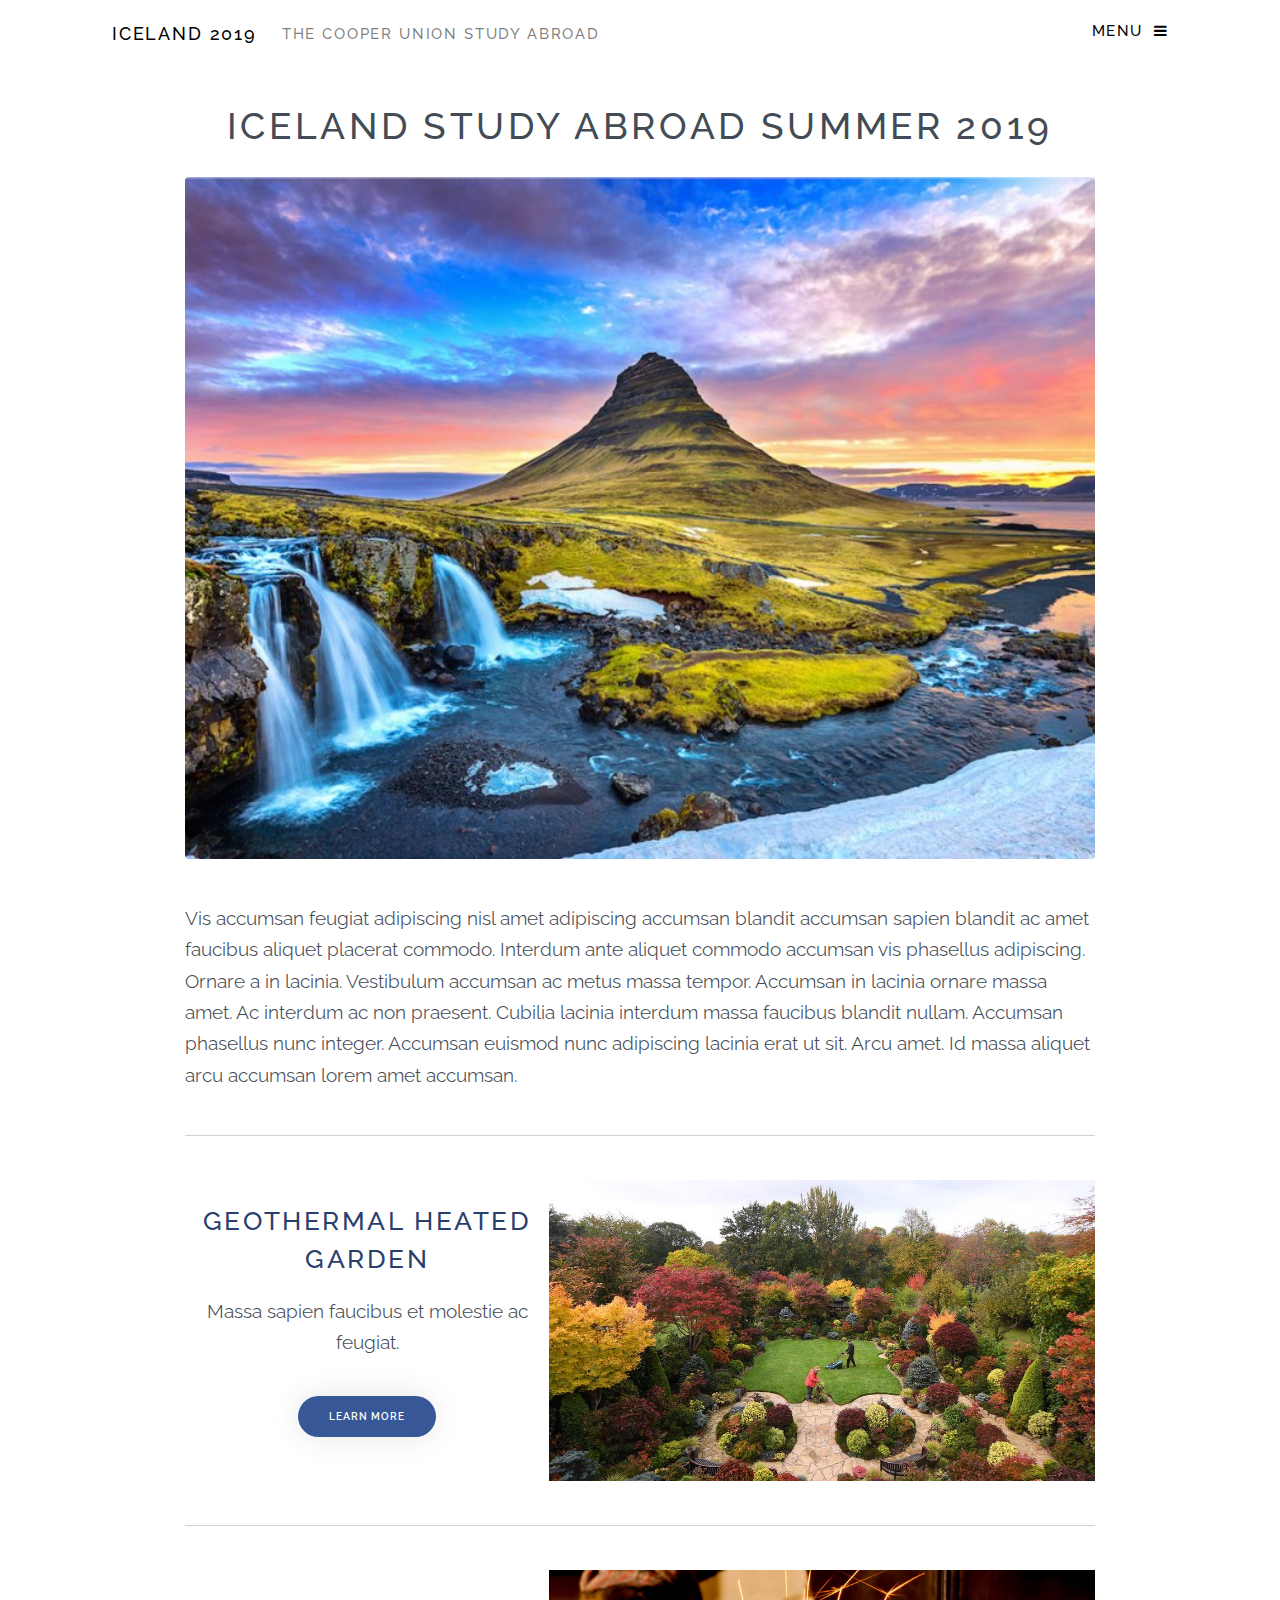
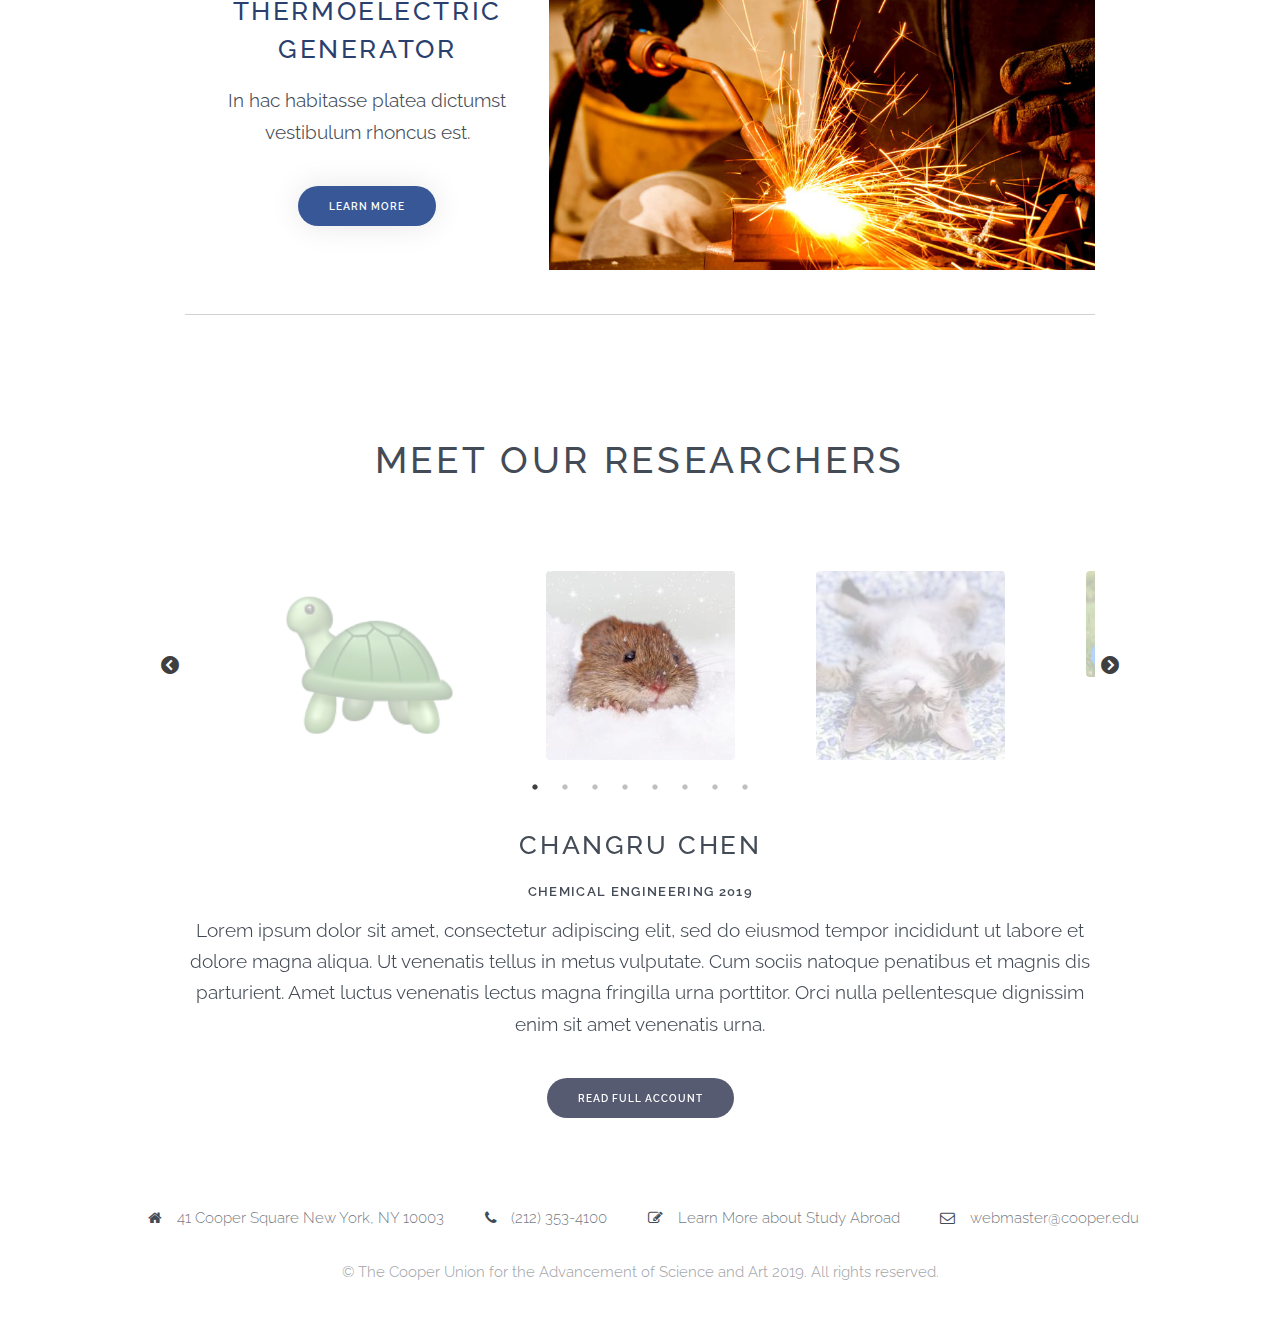
==== commit 741ced27: "minor updates to cultural accounts carousel" ====
--- a/index.html
+++ b/index.html
@@ -15,7 +15,7 @@
 		<link rel="stylesheet" href="assets/css/main.css" />
 		<link rel="stylesheet" type="text/css" href="assets/slick/slick.css"/>
 		<link rel="stylesheet" type="text/css" href="assets/slick/slick-theme.css"/>
-		<link rel="shortcut icon" href="../images/favicon.ico" type="image/x-icon">
+		<link rel="shortcut icon" href="images/favicon.ico" type="image/x-icon">
 	</head>
 	<body class="is-preload">
 
@@ -40,12 +40,9 @@
 								<nav id="menu">
 									<ul class="links">
 										<li><a href="index.html">Home</a></li>
-										<li><a href="generic.html">Generic</a></li>
-										<li><a href="elements.html">Elements</a></li>
-									</ul>
-									<ul class="actions stacked">
-										<li><a href="#footer" class="button primary fit">Sign Up</a></li>
-										<li><a href="#" class="button fit">Log In</a></li>
+										<li><a href="garden.html">Geothermal Heated Garden</a></li>
+										<li><a href="thermo.html">Thermoelectric Research</a></li>
+										<li><a href="index.html#culturalAccounts">Meet Our Researchers</a></li>
 									</ul>
 								</nav>
 
@@ -99,7 +96,7 @@
 											<h1><font color="#29406e">Thermoelectric Generator</font></h1>
 											<p>In hac habitasse platea dictumst vestibulum rhoncus est.</p>
 											<ul class="actions special">
-												<li><a href="garden.html" class="button primary">Learn More</a></li>
+												<li><a href="thermo.html" class="button primary">Learn More</a></li>
 											</ul>
 										</section>
 									</div>
@@ -123,7 +120,7 @@
 								<!-- Images must all be 4x6 landscape -->
 
 
-								<section class="main">
+								<section class="main" id="culturalAccounts">
 									<h1><center>Meet Our Researchers</center></h1>
 									<br>
 									<br>
@@ -142,88 +139,88 @@
 											<center>
 												<br />
 												<h2>Changru Chen</h2>
-												<h4>Senior Chemical Engineer</h4>
+												<h4>Chemical Engineering 2019</h4>
 												<p>Lorem ipsum dolor sit amet, consectetur adipiscing elit, sed do eiusmod tempor incididunt ut labore et dolore magna aliqua. Ut venenatis tellus in metus vulputate. Cum sociis natoque penatibus et magnis dis parturient. Amet luctus venenatis lectus magna fringilla urna porttitor. Orci nulla pellentesque dignissim enim sit amet venenatis urna.
 												</p>
 												<!-- Link Changru Account -->
-												<a href="" target="_blank" class="button primary">Read full account</a>
+												<a href="culturalAccs/changru.html" target="_blank" class="button primary">Read full account</a>
 											</center>
 										</div>
 										<div>
 											<center>
 												<br />
 												<h2>Jessica Chu</h2>
-												<h4>Sophomore Chemical Engineer</h4>
+												<h4>Chemical Engineering 2022</h4>
 												<p>Amet nisl purus in mollis. Pretium viverra suspendisse potenti nullam ac tortor vitae. Elit duis tristique sollicitudin nibh sit amet. Nibh sed pulvinar proin gravida hendrerit lectus. Est velit egestas dui id ornare.
 												</p>
 												<!-- Link Jessica Account -->
-												<a href="" target="_blank" class="button primary">Read full account</a>
+												<a href="culturalAccs/jessica.html" target="_blank" class="button primary">Read full account</a>
 											</center>
 										</div>
 										<div>
 											<center>
 												<br />
 												<h2>Rebecca Gartenberg</h2>
-												<h4>Junior Electrical Engineer</h4>
+												<h4>Electrical Engineering 2021</h4>
 												<p>Tempor orci eu lobortis elementum nibh tellus molestie nunc. Risus nec feugiat in fermentum. Non quam lacus suspendisse faucibus interdum posuere lorem ipsum dolor. Hendrerit dolor magna eget est lorem ipsum dolor sit amet. Scelerisque mauris pellentesque pulvinar pellentesque habitant morbi tristique senectus et.
 												</p>
 												<!-- Link Rebecca Account : Hates Cats -->
-												<a href="" target="_blank" class="button primary">Read full account</a>
+												<a href="culturalAccs/rebecca.html" target="_blank" class="button primary">Read full account</a>
 											</center>
 										</div>
 										<div>
 											<center>
 												<br />
 												<h2>Julius Freyra</h2>
-												<h4>Junior Civil Engineer</h4>
+												<h4>Civil Engineering 2021</h4>
 												<p>Ipsum faucibus vitae aliquet nec ullamcorper sit amet. Gravida dictum fusce ut placerat orci nulla pellentesque dignissim enim. Orci sagittis eu volutpat odio facilisis mauris sit amet. Fermentum odio eu feugiat pretium nibh ipsum. Quis viverra nibh cras pulvinar.
 												</p>
 												<!-- Link Julius Account -->
-												<a href="" target="_blank" class="button primary">Read full account</a>
+												<a href="culturalAccs/julius.html" target="_blank" class="button primary">Read full account</a>
 											</center>
 										</div>
 										<div>
 											<center>
 												<br />
 												<h2>Mark Koszykowski</h2>
-												<h4>Sophomore Electrical Engineer</h4>
+												<h4>Electrical Engineering 2022</h4>
 												<p>Gravida rutrum quisque non tellus. Quam adipiscing vitae proin sagittis nisl rhoncus mattis rhoncus. Magna fringilla urna porttitor rhoncus dolor purus non enim praesent. Suscipit tellus mauris a diam maecenas sed enim ut sem. Id aliquet lectus proin nibh nisl condimentum id venenatis a.
 												</p>
 												<!-- Link Mark Account -->
-												<a href="" target="_blank" class="button primary">Read full account</a>
+												<a href="culturalAccs/mark.html" target="_blank" class="button primary">Read full account</a>
 											</center>
 										</div>
 										<div>
 											<center>
 												<br />
 												<h2>Chris Mignano</h2>
-												<h4>Junior Mechanical Engineer</h4>
+												<h4>Mechanical Engineering 2021</h4>
 												<p>Quam pellentesque nec nam aliquam sem et. Nulla facilisi cras fermentum odio eu feugiat pretium nibh. Fermentum leo vel orci porta non pulvinar. Fringilla urna porttitor rhoncus dolor purus non enim praesent. Odio eu feugiat pretium nibh.
 												</p>
 												<!-- Link Chris Account -->
-												<a href="" target="_blank" class="button primary">Read full account</a>
+												<a href="culturalAccs/chris.html" target="_blank" class="button primary">Read full account</a>
 											</center>
 										</div>
 										<div>
 											<center>
 												<br />
 												<h2>Andrew Njeim</h2>
-												<h4>Junior Civil Engineer</h4>
+												<h4>Civil Engineering 2021</h4>
 												<p>Adipiscing diam donec adipiscing tristique risus nec. Donec ac odio tempor orci. Aliquet porttitor lacus luctus accumsan tortor. Ultrices eros in cursus turpis. Neque viverra justo nec ultrices dui sapien.
 												</p>
 												<!-- Link Andrew Account -->
-												<a href="" target="_blank" class="button primary">Read full account</a>
+												<a href="culturalAccs/andrew.html" target="_blank" class="button primary">Read full account</a>
 											</center>
 										</div>
 										<div>
 											<center>
 												<br />
 												<h2>Jesse Shih</h2>
-												<h4>Junior Civil Engineer</h4>
+												<h4>Civil Engineering 2021</h4>
 												<p>Lacus vel facilisis volutpat est velit egestas dui id. Tincidunt arcu non sodales neque sodales ut etiam sit. Porta non pulvinar neque laoreet suspendisse interdum consectetur. Amet consectetur adipiscing elit duis tristique sollicitudin. Tincidunt arcu non sodales neque.
 												</p>
 												<!-- Link Jesse Account -->
-												<a href="" target="_blank" class="button primary">Read full account</a>
+												<a href="culturalAccs/jesse.html" target="_blank" class="button primary">Read full account</a>
 											</center>
 										</div>
 
